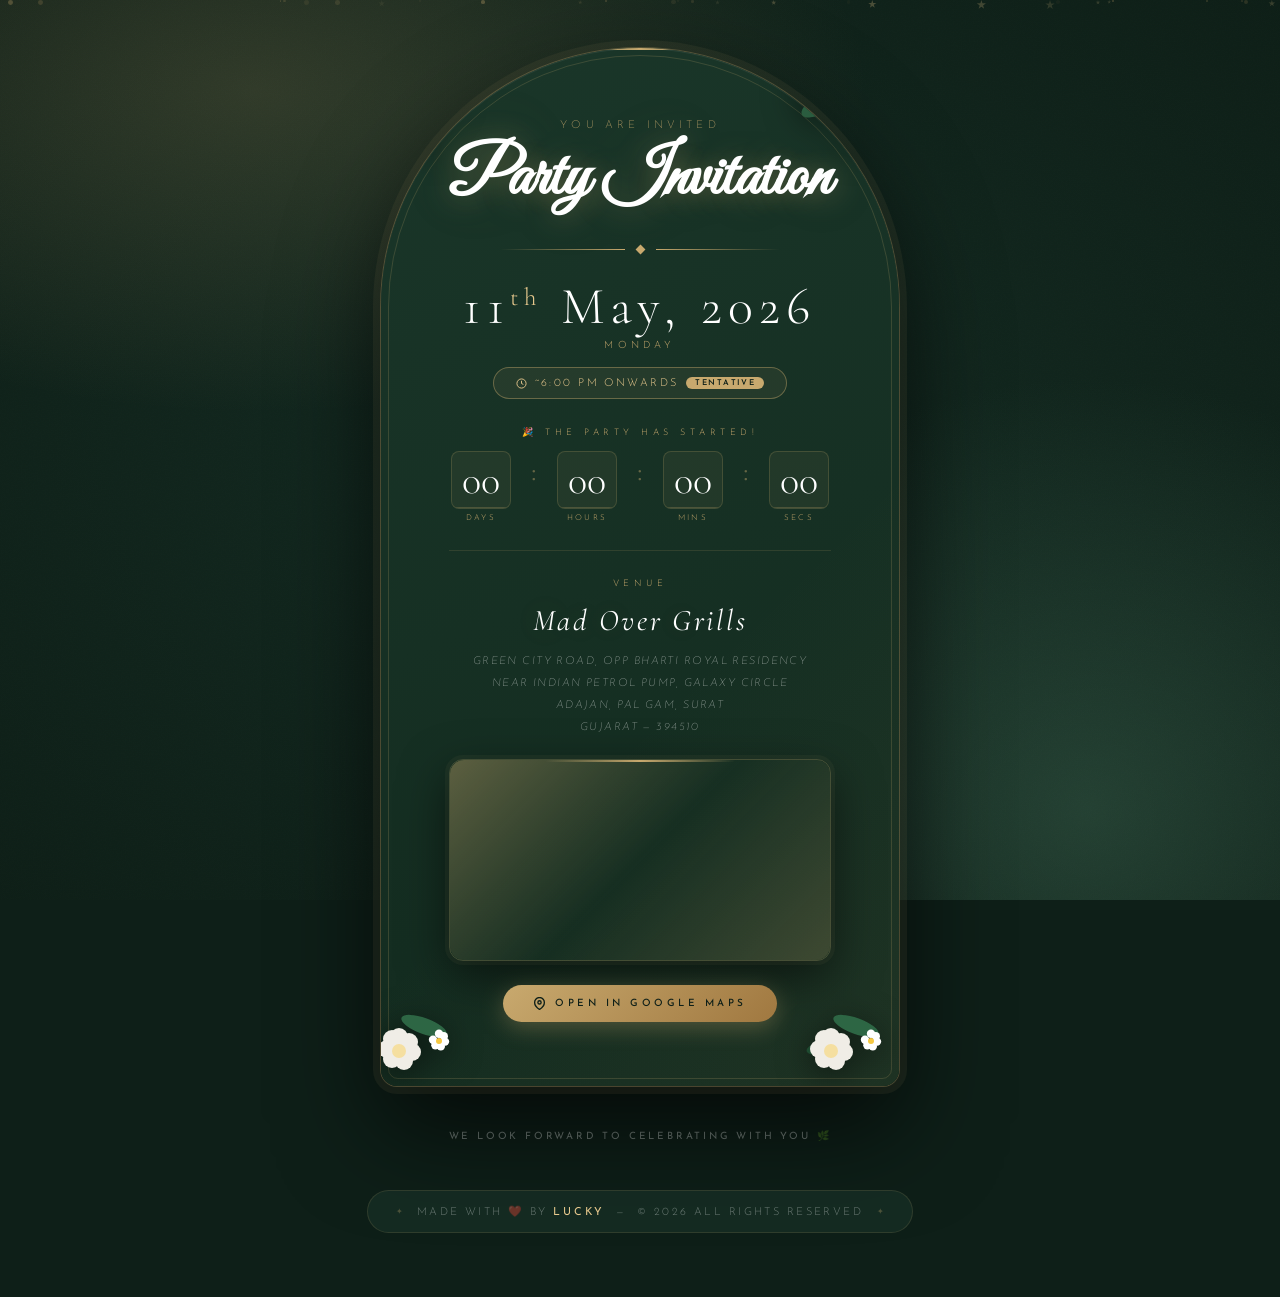
==== inferno26-party/index.html @ 29bb64f9 "Add files via upload" ====
﻿<!--
  ╔══════════════════════════════════════════════════════════════╗
  ║              🎉  PARTY INVITATION — SOURCE CODE  🎉         ║
  ╠══════════════════════════════════════════════════════════════╣
  ║  Coded by  : Lucky                                           ║
  ║  Version   : 2.0 (Enhanced)                                  ║
  ╠══════════════════════════════════════════════════════════════╣
  ║  PARTY CONTEXT (for devs only — not shown on page)           ║
  ║                                                              ║
  ║  🎂 This is Lucky's Birthday Party!                         ║
  ║                                                              ║
  ║                     
  ║  This party is being hosted as a celebration gift by:        ║
  ║    → Krisha   (HOD at Inferno 26) 
  ║    → Lucky    (HOD — Inferno 26)                             ║
  ║    → Dishank  (HOD at Inferno 26)                            ║
  ║    → Devansh  (HOD at Inferno 26)                            ║
  ║                                                              ║
  ║  Friends from the same HOD squad giving Lucky                ║
  ║  a birthday bash — what a crew! 🔥                          ║
  ╚══════════════════════════════════════════════════════════════╝
-->
<!DOCTYPE html>
<html lang="en">

<head>
  <!-- ====================================================
       META — Charset & Viewport
       ==================================================== -->
  <meta charset="UTF-8" />
  <meta name="viewport" content="width=device-width, initial-scale=1.0, viewport-fit=cover" />
  <meta http-equiv="X-UA-Compatible" content="IE=edge" />

  <!-- ====================================================
       SEO — Primary Meta Tags
       ==================================================== -->
  <title>Party Invitation — 11th May 2026 | Mad Over Grills, Surat</title>
  <meta name="title" content="Party Invitation — 11th May 2026 | Mad Over Grills, Surat" />
  <meta name="description"
    content="You are cordially invited to an exclusive gathering on 11th May 2026 at Mad Over Grills, Adajan, Surat. Join us for an unforgettable evening starting at ~6:00 PM." />
  <meta name="keywords" content="party invitation, 11 may 2026, Mad Over Grills, Surat, Adajan, celebration, event" />
  <meta name="author" content="Lucky" />
  <meta name="robots" content="index, follow" />
  <meta name="theme-color" content="#0e1f18" />

  <!-- ====================================================
       SEO — Open Graph / Facebook
       ==================================================== -->
  <meta property="og:type" content="website" />
  <meta property="og:title" content="You're Invited! Party — 11th May 2026" />
  <meta property="og:description"
    content="Join us for an unforgettable evening at Mad Over Grills, Adajan, Surat on 11th May 2026 at ~6:00 PM." />
  <meta property="og:image" content="https://og-image.vercel.app/Party%20Invitation.png" />
  <meta property="og:url" content="https://invite.luckyverse.tech/inferno26-party/" />
  <meta property="og:locale" content="en_IN" />

  <!-- ====================================================
       SEO — Twitter Card
       ==================================================== -->
  <meta name="twitter:card" content="summary_large_image" />
  <meta name="twitter:title" content="You're Invited! Party — 11th May 2026" />
  <meta name="twitter:description" content="Join us for an unforgettable evening at Mad Over Grills, Adajan, Surat." />
  <meta name="twitter:image" content="https://og-image.vercel.app/Party%20Invitation.png" />

  <!-- ====================================================
       CANONICAL
       ==================================================== -->
  <link rel="canonical" href="https://invite.luckyverse.tech/inferno26-party/" />

  <!-- ====================================================
       ICONS & PWA
       ==================================================== -->
  <link rel="icon" type="image/svg+xml"
    href="data:image/svg+xml,%3Csvg xmlns='http://www.w3.org/2000/svg' viewBox='0 0 32 32'%3E%3Ctext y='26' font-size='28'%3E🎉%3C/text%3E%3C/svg%3E" />
  <link rel="apple-touch-icon"
    href="data:image/svg+xml,%3Csvg xmlns='http://www.w3.org/2000/svg' viewBox='0 0 32 32'%3E%3Ctext y='26' font-size='28'%3E🎉%3C/text%3E%3C/svg%3E" />
  <meta name="apple-mobile-web-app-capable" content="yes" />
  <meta name="apple-mobile-web-app-status-bar-style" content="black-translucent" />
  <meta name="apple-mobile-web-app-title" content="Party Invite" />

  <!-- ====================================================
       STRUCTURED DATA (JSON-LD)
       ==================================================== -->
  <script type="application/ld+json">
  {
    "@context": "https://schema.org",
    "@type": "SocialEvent",
    "name": "Party Invitation — 11th May 2026",
    "description": "An exclusive gathering at Mad Over Grills, Adajan, Surat.",
    "startDate": "2026-05-11T18:00:00+05:30",
    "location": {
      "@type": "Place",
      "name": "Mad Over Grills",
      "address": {
        "@type": "PostalAddress",
        "streetAddress": "Green City Road, Opp Bharti Royal Residency, Near Indian Petrol Pump, Galaxy Circle",
        "addressLocality": "Adajan",
        "addressRegion": "Gujarat",
        "postalCode": "394510",
        "addressCountry": "IN"
      }
    },
    "organizer": {
      "@type": "Person",
      "name": "Lucky"
    }
  }
  </script>

  <!-- ====================================================
       FONTS
       ==================================================== -->
  <link rel="preconnect" href="https://fonts.googleapis.com" />
  <link rel="preconnect" href="https://fonts.gstatic.com" crossorigin />
  <link
    href="https://fonts.googleapis.com/css2?family=Cormorant+Garamond:ital,wght@0,300;0,400;0,600;1,300;1,400&family=Great+Vibes&family=Josefin+Sans:wght@100;200;300;400;500&display=swap"
    rel="stylesheet" />

  <!-- ====================================================
       STYLESHEET
       ==================================================== -->
  <link rel="stylesheet" href="style.css" />
</head>

<body>

  <!-- Confetti canvas (rendered by JS) -->
  <canvas id="confetti-canvas" aria-hidden="true"></canvas>

  <!-- Floating particles -->
  <div class="particles" id="particles" aria-hidden="true"></div>

  <!-- ======================================================
     MAIN CARD
     ====================================================== -->
  <main id="main-content">
    <div class="card" role="article" aria-label="Party Invitation">

      <div class="arch-frame">
        <div class="shimmer" aria-hidden="true"></div>

        <!-- Floral — Top Left -->
        <div class="floral floral-tl" aria-hidden="true">
          <svg width="130" height="130" viewBox="0 0 130 130" fill="none" xmlns="http://www.w3.org/2000/svg" role="img"
            aria-label="Decorative floral element">
            <ellipse cx="30" cy="70" rx="22" ry="9" fill="#2a5c3f" transform="rotate(-30 30 70)" />
            <ellipse cx="60" cy="100" rx="20" ry="8" fill="#1e4a30" transform="rotate(20 60 100)" />
            <ellipse cx="15" cy="45" rx="18" ry="7" fill="#2d6644" transform="rotate(-50 15 45)" />
            <ellipse cx="80" cy="60" rx="16" ry="6" fill="#245238" transform="rotate(10 80 60)" />
            <g transform="translate(50,45)">
              <circle cx="0" cy="-14" r="9" fill="#f0ede6" />
              <circle cx="10" cy="-9" r="9" fill="#f0ede6" />
              <circle cx="13" cy="1" r="9" fill="#f0ede6" />
              <circle cx="5" cy="10" r="9" fill="#f0ede6" />
              <circle cx="-7" cy="8" r="9" fill="#f0ede6" />
              <circle cx="-12" cy="-2" r="9" fill="#f0ede6" />
              <circle cx="-7" cy="-12" r="9" fill="#f0ede6" />
              <circle cx="0" cy="0" r="7" fill="#f5dfa0" />
            </g>
            <g transform="translate(22,55) scale(.7)">
              <circle cx="0" cy="-14" r="9" fill="#e8e5de" />
              <circle cx="10" cy="-9" r="9" fill="#e8e5de" />
              <circle cx="13" cy="1" r="9" fill="#e8e5de" />
              <circle cx="5" cy="10" r="9" fill="#e8e5de" />
              <circle cx="-7" cy="8" r="9" fill="#e8e5de" />
              <circle cx="-12" cy="-2" r="9" fill="#e8e5de" />
              <circle cx="-7" cy="-12" r="9" fill="#e8e5de" />
              <circle cx="0" cy="0" r="7" fill="#e8c97a" />
            </g>
            <g transform="translate(78,38) scale(.55)">
              <circle cx="0" cy="-14" r="9" fill="#e8853a" />
              <circle cx="10" cy="-9" r="9" fill="#e8853a" />
              <circle cx="13" cy="1" r="9" fill="#e8853a" />
              <circle cx="5" cy="10" r="9" fill="#d4702a" />
              <circle cx="-7" cy="8" r="9" fill="#d4702a" />
              <circle cx="-12" cy="-2" r="9" fill="#e8853a" />
              <circle cx="-7" cy="-12" r="9" fill="#e8853a" />
              <circle cx="0" cy="0" r="7" fill="#f5dfa0" />
            </g>
            <g transform="translate(35,88) scale(.4)">
              <circle cx="0" cy="-12" r="7" fill="#fff" />
              <circle cx="8" cy="-8" r="7" fill="#fff" />
              <circle cx="10" cy="1" r="7" fill="#fff" />
              <circle cx="3" cy="9" r="7" fill="#fff" />
              <circle cx="-6" cy="7" r="7" fill="#fff" />
              <circle cx="-10" cy="-2" r="7" fill="#fff" />
              <circle cx="0" cy="0" r="5" fill="#f5c842" />
            </g>
          </svg>
        </div>

        <!-- Floral — Top Right -->
        <div class="floral floral-tr" aria-hidden="true">
          <svg width="130" height="130" viewBox="0 0 130 130" fill="none" xmlns="http://www.w3.org/2000/svg" role="img"
            aria-label="Decorative floral element">
            <ellipse cx="30" cy="70" rx="22" ry="9" fill="#2a5c3f" transform="rotate(-30 30 70)" />
            <ellipse cx="60" cy="100" rx="20" ry="8" fill="#1e4a30" transform="rotate(20 60 100)" />
            <ellipse cx="15" cy="45" rx="18" ry="7" fill="#2d6644" transform="rotate(-50 15 45)" />
            <ellipse cx="80" cy="60" rx="16" ry="6" fill="#245238" transform="rotate(10 80 60)" />
            <g transform="translate(50,45)">
              <circle cx="0" cy="-14" r="9" fill="#f0ede6" />
              <circle cx="10" cy="-9" r="9" fill="#f0ede6" />
              <circle cx="13" cy="1" r="9" fill="#f0ede6" />
              <circle cx="5" cy="10" r="9" fill="#f0ede6" />
              <circle cx="-7" cy="8" r="9" fill="#f0ede6" />
              <circle cx="-12" cy="-2" r="9" fill="#f0ede6" />
              <circle cx="-7" cy="-12" r="9" fill="#f0ede6" />
              <circle cx="0" cy="0" r="7" fill="#f5dfa0" />
            </g>
            <g transform="translate(22,55) scale(.7)">
              <circle cx="0" cy="-14" r="9" fill="#e8e5de" />
              <circle cx="10" cy="-9" r="9" fill="#e8e5de" />
              <circle cx="13" cy="1" r="9" fill="#e8e5de" />
              <circle cx="5" cy="10" r="9" fill="#e8e5de" />
              <circle cx="-7" cy="8" r="9" fill="#e8e5de" />
              <circle cx="-12" cy="-2" r="9" fill="#e8e5de" />
              <circle cx="-7" cy="-12" r="9" fill="#e8e5de" />
              <circle cx="0" cy="0" r="7" fill="#e8c97a" />
            </g>
            <g transform="translate(78,38) scale(.55)">
              <circle cx="0" cy="-14" r="9" fill="#e8853a" />
              <circle cx="10" cy="-9" r="9" fill="#e8853a" />
              <circle cx="13" cy="1" r="9" fill="#e8853a" />
              <circle cx="5" cy="10" r="9" fill="#d4702a" />
              <circle cx="-7" cy="8" r="9" fill="#d4702a" />
              <circle cx="-12" cy="-2" r="9" fill="#e8853a" />
              <circle cx="-7" cy="-12" r="9" fill="#e8853a" />
              <circle cx="0" cy="0" r="7" fill="#f5dfa0" />
            </g>
          </svg>
        </div>

        <!-- Floral — Bottom Left -->
        <div class="floral floral-bl" aria-hidden="true">
          <svg width="110" height="100" viewBox="0 0 110 100" fill="none" xmlns="http://www.w3.org/2000/svg" role="img"
            aria-label="Decorative floral element">
            <ellipse cx="55" cy="30" rx="24" ry="8" fill="#2d6644" transform="rotate(20 55 30)" />
            <ellipse cx="25" cy="50" rx="20" ry="7" fill="#1e4a30" transform="rotate(-15 25 50)" />
            <g transform="translate(30,55)">
              <circle cx="0" cy="-14" r="9" fill="#f0ede6" />
              <circle cx="10" cy="-9" r="9" fill="#f0ede6" />
              <circle cx="13" cy="1" r="9" fill="#f0ede6" />
              <circle cx="5" cy="10" r="9" fill="#f0ede6" />
              <circle cx="-7" cy="8" r="9" fill="#f0ede6" />
              <circle cx="-12" cy="-2" r="9" fill="#f0ede6" />
              <circle cx="-7" cy="-12" r="9" fill="#f0ede6" />
              <circle cx="0" cy="0" r="7" fill="#f5dfa0" />
            </g>
            <g transform="translate(70,45) scale(.6)">
              <circle cx="0" cy="-12" r="7" fill="#fff" />
              <circle cx="8" cy="-8" r="7" fill="#fff" />
              <circle cx="10" cy="1" r="7" fill="#fff" />
              <circle cx="3" cy="9" r="7" fill="#fff" />
              <circle cx="-6" cy="7" r="7" fill="#fff" />
              <circle cx="-10" cy="-2" r="7" fill="#fff" />
              <circle cx="0" cy="0" r="5" fill="#f5c842" />
            </g>
          </svg>
        </div>

        <!-- Floral — Bottom Right -->
        <div class="floral floral-br" aria-hidden="true">
          <svg width="110" height="100" viewBox="0 0 110 100" fill="none" xmlns="http://www.w3.org/2000/svg" role="img"
            aria-label="Decorative floral element">
            <ellipse cx="55" cy="30" rx="24" ry="8" fill="#2d6644" transform="rotate(20 55 30)" />
            <ellipse cx="25" cy="50" rx="20" ry="7" fill="#1e4a30" transform="rotate(-15 25 50)" />
            <g transform="translate(30,55)">
              <circle cx="0" cy="-14" r="9" fill="#f0ede6" />
              <circle cx="10" cy="-9" r="9" fill="#f0ede6" />
              <circle cx="13" cy="1" r="9" fill="#f0ede6" />
              <circle cx="5" cy="10" r="9" fill="#f0ede6" />
              <circle cx="-7" cy="8" r="9" fill="#f0ede6" />
              <circle cx="-12" cy="-2" r="9" fill="#f0ede6" />
              <circle cx="-7" cy="-12" r="9" fill="#f0ede6" />
              <circle cx="0" cy="0" r="7" fill="#f5dfa0" />
            </g>
            <g transform="translate(70,45) scale(.6)">
              <circle cx="0" cy="-12" r="7" fill="#fff" />
              <circle cx="8" cy="-8" r="7" fill="#fff" />
              <circle cx="10" cy="1" r="7" fill="#fff" />
              <circle cx="3" cy="9" r="7" fill="#fff" />
              <circle cx="-6" cy="7" r="7" fill="#fff" />
              <circle cx="-10" cy="-2" r="7" fill="#fff" />
              <circle cx="0" cy="0" r="5" fill="#f5c842" />
            </g>
          </svg>
        </div>

        <!-- ====================================================
           CARD CONTENT
           ==================================================== -->
        <div class="card-content">

          <!-- Eyebrow -->
          <p class="eyebrow" id="invitation-eyebrow">You are invited</p>

          <!-- Main title -->
          <h1 class="script-title" id="invitation-title">Party Invitation</h1>

          <!-- Divider -->
          <div class="divider" aria-hidden="true">
            <div class="divider-line"></div>
            <div class="divider-diamond"></div>
            <div class="divider-line"></div>
          </div>

          <!-- Date & Time -->
          <div class="date-block" id="date-block">
            <div class="date-main" aria-label="11th May 2026">
              11<sup>th</sup> May, 2026
            </div>
            <div class="date-sub" aria-label="Monday">Monday</div>
            <div class="time-pill" aria-label="Approximately 6 PM onwards, tentative">
              <svg style="width:11px;height:11px;flex-shrink:0;" viewBox="0 0 24 24" fill="none" stroke="currentColor"
                stroke-width="2" aria-hidden="true">
                <circle cx="12" cy="12" r="10" />
                <polyline points="12 6 12 12 16 14" />
              </svg>
              ~6:00 PM Onwards
              <span class="tentative-badge">Tentative</span>
            </div>
          </div>

          <!-- Countdown Timer -->
          <div class="countdown-wrap reveal" role="timer" aria-live="polite" aria-label="Countdown to the event">
            <p class="countdown-label">Counting down to the celebration</p>
            <div class="countdown">
              <div class="cd-unit">
                <div class="cd-number" id="cd-d" aria-label="Days">00</div>
                <div class="cd-lbl">Days</div>
              </div>
              <div class="cd-sep" aria-hidden="true">:</div>
              <div class="cd-unit">
                <div class="cd-number" id="cd-h" aria-label="Hours">00</div>
                <div class="cd-lbl">Hours</div>
              </div>
              <div class="cd-sep" aria-hidden="true">:</div>
              <div class="cd-unit">
                <div class="cd-number" id="cd-m" aria-label="Minutes">00</div>
                <div class="cd-lbl">Mins</div>
              </div>
              <div class="cd-sep" aria-hidden="true">:</div>
              <div class="cd-unit">
                <div class="cd-number" id="cd-s" aria-label="Seconds">00</div>
                <div class="cd-lbl">Secs</div>
              </div>
            </div>
          </div>

          <!-- Venue -->
          <div class="venue-block reveal">
            <p class="venue-label">Venue</p>
            <p class="venue-name" id="venue-name">Mad Over Grills</p>
            <address class="venue-address" aria-label="Venue address">
              Green City Road, Opp Bharti Royal Residency<br />
              Near Indian Petrol Pump, Galaxy Circle<br />
              Adajan, Pal Gam, Surat<br />
              Gujarat &mdash; 394510
            </address>

            <!-- Embedded Map -->
            <div class="map-embed-wrap" aria-label="Map showing venue location">
              <div class="map-embed-glow" aria-hidden="true"></div>
              <iframe id="venue-map" class="map-embed"
                src="https://www.google.com/maps?q=Mad+Over+Grills+Green+City+Road+Adajan+Surat+Gujarat+394510&output=embed&z=16"
                title="Mad Over Grills location on Google Maps" loading="lazy" allowfullscreen
                referrerpolicy="no-referrer-when-downgrade"
                aria-label="Interactive map of Mad Over Grills, Adajan, Surat"></iframe>
            </div>

            <a id="map-link" class="map-btn" href="https://maps.app.goo.gl/KMwwz717xj8xp6GN6" target="_blank"
              rel="noopener noreferrer" aria-label="Open Mad Over Grills location in Google Maps">
              <svg viewBox="0 0 24 24" fill="none" stroke="currentColor" stroke-width="2.5" aria-hidden="true">
                <path d="M21 10c0 7-9 13-9 13s-9-6-9-13a9 9 0 0118 0z" />
                <circle cx="12" cy="10" r="3" />
              </svg>
              Open in Google Maps
            </a>
          </div>

        </div><!-- /.card-content -->
      </div><!-- /.arch-frame -->

      <p class="footer-note" aria-label="Closing note">We look forward to celebrating with you 🌿</p>

    </div><!-- /.card -->
  </main>

  <!-- ====================================================
       FOOTER
       ==================================================== -->
  <footer class="site-footer" role="contentinfo">
    <div class="site-footer__inner">
      <span class="site-footer__divider" aria-hidden="true">✦</span>
      <p class="site-footer__text">
        Made with <span class="site-footer__heart" aria-label="love">❤️</span> by
        <strong class="site-footer__name">Lucky</strong>
        &nbsp;&mdash;&nbsp; &copy; 2026 All Rights Reserved
      </p>
      <span class="site-footer__divider" aria-hidden="true">✦</span>
    </div>
  </footer>

  <!-- Skip link (accessibility) -->
  <a href="#main-content" class="sr-only"
    style="position:absolute;left:-9999px;top:auto;width:1px;height:1px;overflow:hidden;">
    Skip to main content
  </a>

  <!-- ====================================================
     JAVASCRIPT (deferred for performance)
     ==================================================== -->
  <script src="script.js" defer></script>

  <!-- Built with ❤️ by Lucky | © 2026 -->

</body>

</html>
---- inferno26-party/style.css ----
/* ====================================================
   PARTY INVITATION — Enhanced Stylesheet
   ====================================================

   Coded by  : Lucky
   Version   : 2.0 (Enhanced)

   ---- PARTY CONTEXT ----
   🎂 This is Lucky's Birthday Party!


   This party is gifted & hosted by:
     → Krisha   (HOD — Inferno 26)
     → Lucky    (HOD — Inferno 26)
     → Dishank  (HOD — Inferno 26)
     → Devansh  (HOD — Inferno 26)

   HOD squad showing love for Lucky's birthday! 🔥
   ==================================================== */

/* ---------- Reset & Base ---------- */
*,
*::before,
*::after {
  box-sizing: border-box;
  margin: 0;
  padding: 0;
}

:root {
  --forest: #1e3a2f;
  --deep: #0e1f18;
  --deep-alt: #0c1a13;
  --sage: #3d6651;
  --gold: #c8a96e;
  --gold-light: #e8c98e;
  --gold-dim: rgba(200, 169, 110, .45);
  --white: #ffffff;
  --text-muted: rgba(255, 255, 255, .55);
  --card-bg: #1a3629;
  --radius-arch: 260px 260px 16px 16px;

  /* timing */
  --ease-out-expo: cubic-bezier(.16, 1, .3, 1);
}

html {
  scroll-behavior: smooth;
}

html,
body {
  min-height: 100%;
  font-family: 'Josefin Sans', sans-serif;
  background: var(--deep);
  overflow-x: hidden;
  color: var(--white);
}

/* ---------- Full-page Gradient Background ---------- */
body {
  display: flex;
  flex-direction: column;
  align-items: center;
  justify-content: center;
  padding: 48px 16px 64px;
  position: relative;
}

body::before {
  content: '';
  position: fixed;
  inset: 0;
  z-index: 0;
  background:
    radial-gradient(ellipse 80% 60% at 20% 10%, rgba(200, 169, 110, .18) 0%, transparent 60%),
    radial-gradient(ellipse 60% 80% at 85% 90%, rgba(61, 102, 81, .45) 0%, transparent 60%),
    radial-gradient(ellipse 100% 100% at 50% 50%, #142b22 0%, var(--deep-alt) 100%);
  animation: bgPulse 10s ease-in-out infinite alternate;
}

@keyframes bgPulse {
  0% {
    opacity: 1;
  }

  100% {
    opacity: .72;
  }
}

/* Subtle noise texture overlay */
body::after {
  content: '';
  position: fixed;
  inset: 0;
  pointer-events: none;
  z-index: 0;
  opacity: .35;
  background-image: url("data:image/svg+xml,%3Csvg xmlns='http://www.w3.org/2000/svg' width='200' height='200'%3E%3Cfilter id='n'%3E%3CfeTurbulence type='fractalNoise' baseFrequency='.75' numOctaves='4' stitchTiles='stitch'/%3E%3C/filter%3E%3Crect width='200' height='200' filter='url(%23n)' opacity='.04'/%3E%3C/svg%3E");
}

/* ====================================================
   PARTICLES
   ==================================================== */
.particles {
  position: fixed;
  inset: 0;
  z-index: 0;
  pointer-events: none;
  overflow: hidden;
}

.particle {
  position: absolute;
  border-radius: 50%;
  background: var(--gold);
  opacity: 0;
  animation: floatUp linear infinite;
}

.particle.star-shape {
  background: transparent;
  border-radius: 0;
  clip-path: polygon(50% 0%, 61% 35%, 98% 35%, 68% 57%, 79% 91%, 50% 70%, 21% 91%, 32% 57%, 2% 35%, 39% 35%);
  background: var(--gold-light);
}

@keyframes floatUp {
  0% {
    transform: translateY(110vh) scale(0) rotate(0deg);
    opacity: 0;
  }

  10% {
    opacity: .4;
  }

  90% {
    opacity: .15;
  }

  100% {
    transform: translateY(-10vh) scale(1) rotate(360deg);
    opacity: 0;
  }
}

/* ====================================================
   CONFETTI (canvas rendered via JS)
   ==================================================== */
#confetti-canvas {
  position: fixed;
  inset: 0;
  z-index: 99;
  pointer-events: none;
}

/* ====================================================
   CARD
   ==================================================== */
.card {
  position: relative;
  z-index: 1;
  max-width: 560px;
  width: 100%;
  animation: fadeUp .9s var(--ease-out-expo) both;
}

@keyframes fadeUp {
  from {
    opacity: 0;
    transform: translateY(44px);
  }

  to {
    opacity: 1;
    transform: translateY(0);
  }
}

/* -------- Arch Frame -------- */
.arch-frame {
  position: relative;
  background: linear-gradient(160deg, var(--card-bg) 0%, #122a1e 100%);
  border-radius: var(--radius-arch);
  padding: 60px 52px 56px;
  box-shadow:
    0 0 0 1px rgba(200, 169, 110, .3),
    0 0 0 8px rgba(200, 169, 110, .07),
    0 40px 100px rgba(0, 0, 0, .7),
    inset 0 1px 0 rgba(255, 255, 255, .07);
  overflow: hidden;
  text-align: center;
  transition: transform .4s var(--ease-out-expo), box-shadow .4s;
}

.arch-frame:hover {
  transform: translateY(-4px);
  box-shadow:
    0 0 0 1px rgba(200, 169, 110, .45),
    0 0 0 10px rgba(200, 169, 110, .09),
    0 60px 120px rgba(0, 0, 0, .75),
    inset 0 1px 0 rgba(255, 255, 255, .1);
}

/* Inner border ring */
.arch-frame::before {
  content: '';
  position: absolute;
  inset: 7px;
  border-radius: 255px 255px 10px 10px;
  border: 1px solid rgba(200, 169, 110, .2);
  pointer-events: none;
}

/* Top gold glow line */
.arch-frame::after {
  content: '';
  position: absolute;
  top: 0;
  left: 50%;
  transform: translateX(-50%);
  width: 65%;
  height: 2px;
  background: linear-gradient(90deg, transparent, var(--gold), transparent);
  border-radius: 0 0 4px 4px;
  animation: glowPulse 3s ease-in-out infinite;
}

@keyframes glowPulse {

  0%,
  100% {
    opacity: .6;
    filter: blur(0px);
  }

  50% {
    opacity: 1;
    filter: blur(1.5px);
  }
}

/* -------- Shimmer -------- */
.shimmer {
  position: absolute;
  inset: 0;
  border-radius: inherit;
  pointer-events: none;
  z-index: 0;
  background: linear-gradient(135deg, transparent 30%, rgba(200, 169, 110, .07) 50%, transparent 70%);
  background-size: 200% 200%;
  animation: shimmerMove 5s ease-in-out infinite;
}

@keyframes shimmerMove {
  0% {
    background-position: 200% 200%;
  }

  50% {
    background-position: 0% 0%;
  }

  100% {
    background-position: 200% 200%;
  }
}

/* ====================================================
   FLORALS
   ==================================================== */
.floral {
  position: absolute;
  font-size: 0;
  line-height: 0;
  pointer-events: none;
  filter: drop-shadow(0 6px 16px rgba(0, 0, 0, .5));
  z-index: 2;
}

.floral-tl {
  top: -14px;
  left: -22px;
  animation: swayL 6s ease-in-out infinite;
}

.floral-tr {
  top: -14px;
  right: -22px;
  animation: swayR 6s ease-in-out infinite reverse;
}

.floral-bl {
  bottom: -10px;
  left: -12px;
  animation: swayL 7s ease-in-out infinite .5s;
}

.floral-br {
  bottom: -10px;
  right: -12px;
  animation: swayR 7s ease-in-out infinite reverse .5s;
}

@keyframes swayL {

  0%,
  100% {
    transform: rotate(-8deg) translateY(0);
  }

  50% {
    transform: rotate(-4deg) translateY(-6px);
  }
}

@keyframes swayR {

  0%,
  100% {
    transform: rotate(8deg) scaleX(-1) translateY(0);
  }

  50% {
    transform: rotate(4deg) scaleX(-1) translateY(-6px);
  }
}

/* ====================================================
   CARD CONTENT
   ==================================================== */
.card-content {
  position: relative;
  z-index: 1;
}

/* -------- Eyebrow -------- */
.eyebrow {
  font-weight: 200;
  font-size: 11px;
  letter-spacing: .38em;
  color: var(--gold);
  text-transform: uppercase;
  margin-bottom: 12px;
  opacity: 0;
  animation: fadeUp .7s .3s var(--ease-out-expo) forwards;
}

/* -------- Script Title -------- */
.script-title {
  font-family: 'Great Vibes', cursive;
  font-size: clamp(50px, 13vw, 68px);
  color: var(--white);
  line-height: 1.05;
  margin-bottom: 32px;
  text-shadow:
    0 2px 28px rgba(200, 169, 110, .35),
    0 0 70px rgba(200, 169, 110, .15);
  opacity: 0;
  animation: fadeUp .7s .45s var(--ease-out-expo) forwards;
}

/* -------- Divider -------- */
.divider {
  display: flex;
  align-items: center;
  gap: 12px;
  margin: 0 auto 28px;
  max-width: 280px;
  opacity: 0;
  animation: fadeUp .7s .6s var(--ease-out-expo) forwards;
}

.divider-line {
  flex: 1;
  height: 1px;
}

.divider-line:first-child {
  background: linear-gradient(90deg, transparent, var(--gold));
}

.divider-line:last-child {
  background: linear-gradient(90deg, var(--gold), transparent);
}

.divider-diamond {
  width: 7px;
  height: 7px;
  background: var(--gold);
  transform: rotate(45deg);
  flex-shrink: 0;
  animation: diamondPulse 2.5s ease-in-out infinite;
}

@keyframes diamondPulse {

  0%,
  100% {
    box-shadow: 0 0 0 0 rgba(200, 169, 110, 0);
  }

  50% {
    box-shadow: 0 0 0 6px rgba(200, 169, 110, .22);
  }
}

/* -------- Date Block -------- */
.date-block {
  margin-bottom: 28px;
  opacity: 0;
  animation: fadeUp .7s .7s var(--ease-out-expo) forwards;
}

.date-main {
  font-family: 'Cormorant Garamond', serif;
  font-size: clamp(38px, 10vw, 52px);
  font-weight: 300;
  color: var(--white);
  letter-spacing: .12em;
  line-height: 1;
}

.date-main sup {
  font-size: .48em;
  vertical-align: super;
  color: var(--gold-light);
}

.date-sub {
  font-size: 10px;
  letter-spacing: .42em;
  color: var(--gold);
  font-weight: 300;
  margin-top: 7px;
  text-transform: uppercase;
}

/* -------- Time Pill -------- */
.time-pill {
  display: inline-flex;
  align-items: center;
  gap: 8px;
  margin-top: 16px;
  padding: 9px 22px;
  border: 1px solid rgba(200, 169, 110, .42);
  border-radius: 50px;
  font-size: 11px;
  letter-spacing: .22em;
  color: var(--gold-light);
  font-weight: 300;
  text-transform: uppercase;
  background: rgba(200, 169, 110, .08);
  position: relative;
  overflow: hidden;
  animation: pillGlow 3.2s ease-in-out infinite;
}

@keyframes pillGlow {

  0%,
  100% {
    box-shadow: 0 0 0 0 rgba(200, 169, 110, 0);
  }

  50% {
    box-shadow: 0 0 18px 4px rgba(200, 169, 110, .22);
  }
}

.time-pill::after {
  content: '';
  position: absolute;
  top: 0;
  left: -100%;
  width: 55%;
  height: 100%;
  background: linear-gradient(90deg, transparent, rgba(255, 255, 255, .13), transparent);
  animation: pillShine 3.8s ease-in-out infinite 1.5s;
}

@keyframes pillShine {
  0% {
    left: -100%;
  }

  40%,
  100% {
    left: 160%;
  }
}

.tentative-badge {
  display: inline-block;
  font-size: 8px;
  letter-spacing: .18em;
  color: var(--deep);
  background: var(--gold);
  padding: 2px 9px;
  border-radius: 20px;
  font-weight: 600;
  text-transform: uppercase;
  animation: badgeBlink 2.5s ease-in-out infinite;
}

@keyframes badgeBlink {

  0%,
  100% {
    opacity: 1;
  }

  50% {
    opacity: .6;
  }
}

/* ====================================================
   COUNTDOWN
   ==================================================== */
.countdown-wrap {
  margin: 28px 0;
  opacity: 0;
  animation: fadeUp .7s .8s var(--ease-out-expo) forwards;
}

.countdown-label {
  font-size: 9px;
  letter-spacing: .5em;
  color: var(--gold);
  text-transform: uppercase;
  margin-bottom: 14px;
  font-weight: 300;
}

.countdown {
  display: flex;
  justify-content: center;
  gap: 20px;
  flex-wrap: wrap;
}

.cd-unit {
  display: flex;
  flex-direction: column;
  align-items: center;
  gap: 5px;
}

.cd-number {
  font-family: 'Cormorant Garamond', serif;
  font-size: clamp(28px, 7vw, 40px);
  font-weight: 300;
  color: var(--white);
  line-height: 1;
  min-width: 52px;
  text-align: center;
  background: rgba(200, 169, 110, .07);
  border: 1px solid rgba(200, 169, 110, .2);
  border-radius: 8px;
  padding: 8px 10px;
  position: relative;
  overflow: hidden;
  transition: background .3s, border-color .3s;
}

.cd-number::after {
  content: '';
  position: absolute;
  bottom: 0;
  left: 0;
  right: 0;
  height: 1px;
  background: rgba(200, 169, 110, .25);
}

.cd-number.flip {
  animation: flipNum .35s var(--ease-out-expo);
}

@keyframes flipNum {
  0% {
    transform: scaleY(0);
    opacity: 0;
  }

  100% {
    transform: scaleY(1);
    opacity: 1;
  }
}

.cd-sep {
  font-family: 'Cormorant Garamond', serif;
  font-size: 28px;
  color: var(--gold-dim);
  line-height: 1;
  padding-top: 6px;
  animation: sepBlink 1s step-end infinite;
}

@keyframes sepBlink {

  0%,
  100% {
    opacity: 1;
  }

  50% {
    opacity: 0;
  }
}

.cd-lbl {
  font-size: 8px;
  letter-spacing: .28em;
  color: var(--gold);
  text-transform: uppercase;
  font-weight: 300;
}

/* ====================================================
   VENUE
   ==================================================== */
.venue-block {
  margin-top: 28px;
  padding-top: 28px;
  border-top: 1px solid rgba(200, 169, 110, .15);
  opacity: 0;
  animation: fadeUp .7s .92s var(--ease-out-expo) forwards;
}

.venue-label {
  font-size: 9px;
  letter-spacing: .52em;
  color: var(--gold);
  text-transform: uppercase;
  margin-bottom: 14px;
  font-weight: 300;
}

.venue-name {
  font-family: 'Cormorant Garamond', serif;
  font-size: clamp(22px, 5.5vw, 30px);
  font-weight: 400;
  color: var(--white);
  letter-spacing: .09em;
  margin-bottom: 12px;
  font-style: italic;
  text-shadow: 0 0 35px rgba(200, 169, 110, .2);
}

.venue-address {
  font-size: 11px;
  letter-spacing: .13em;
  line-height: 2;
  color: var(--text-muted);
  font-weight: 200;
  text-transform: uppercase;
}

/* -------- Map Embed -------- */
.map-embed-wrap {
  position: relative;
  margin-top: 20px;
  border-radius: 14px;
  overflow: hidden;
  border: 1px solid rgba(200, 169, 110, .25);
  box-shadow:
    0 0 0 4px rgba(200, 169, 110, .05),
    0 16px 48px rgba(0, 0, 0, .55);
  transition: box-shadow .3s, border-color .3s;
}

.map-embed-wrap:hover {
  border-color: rgba(200, 169, 110, .45);
  box-shadow:
    0 0 0 4px rgba(200, 169, 110, .08),
    0 20px 60px rgba(0, 0, 0, .65);
}

/* Animated gold glow rim */
.map-embed-glow {
  position: absolute;
  inset: 0;
  z-index: 2;
  pointer-events: none;
  border-radius: 14px;
  border: 1px solid transparent;
  background:
    linear-gradient(rgba(200, 169, 110, 0), rgba(200, 169, 110, 0)) padding-box,
    linear-gradient(135deg, rgba(200, 169, 110, .4), transparent 50%, rgba(200, 169, 110, .2)) border-box;
  animation: mapGlow 4s ease-in-out infinite;
}

@keyframes mapGlow {
  0%,
  100% {
    opacity: .6;
  }

  50% {
    opacity: 1;
  }
}

/* Top-edge gold line (matches arch-frame style) */
.map-embed-wrap::before {
  content: '';
  position: absolute;
  top: 0;
  left: 50%;
  transform: translateX(-50%);
  width: 50%;
  height: 2px;
  background: linear-gradient(90deg, transparent, var(--gold), transparent);
  z-index: 3;
  border-radius: 0 0 4px 4px;
  animation: glowPulse 3s ease-in-out infinite;
}

.map-embed {
  display: block;
  width: 100%;
  height: 200px;
  border: none;
  filter: saturate(.6) brightness(.75) contrast(1.05);
  transition: filter .4s;
}

.map-embed-wrap:hover .map-embed {
  filter: saturate(.75) brightness(.82) contrast(1.05);
}

/* -------- Map Button -------- */
.map-btn {
  display: inline-flex;
  align-items: center;
  gap: 9px;
  margin-top: 24px;
  padding: 12px 30px;
  background: linear-gradient(135deg, var(--gold) 0%, #a07840 100%);
  color: var(--deep);
  font-family: 'Josefin Sans', sans-serif;
  font-size: 10px;
  letter-spacing: .35em;
  text-transform: uppercase;
  font-weight: 500;
  text-decoration: none;
  border-radius: 50px;
  box-shadow: 0 6px 22px rgba(200, 169, 110, .32);
  transition: transform .28s var(--ease-out-expo), box-shadow .28s;
  position: relative;
  overflow: hidden;
}

.map-btn::after {
  content: '';
  position: absolute;
  inset: 0;
  background: linear-gradient(90deg, transparent, rgba(255, 255, 255, .24), transparent);
  transform: translateX(-100%);
  transition: transform .55s;
}

.map-btn:hover::after {
  transform: translateX(100%);
}

.map-btn:hover {
  transform: translateY(-4px);
  box-shadow: 0 14px 36px rgba(200, 169, 110, .55);
}

.map-btn svg {
  width: 13px;
  height: 13px;
}

/* ====================================================
   RSVP SECTION
   ==================================================== */
.rsvp-section {
  margin-top: 28px;
  padding-top: 28px;
  border-top: 1px solid rgba(200, 169, 110, .15);
  opacity: 0;
  animation: fadeUp .7s 1.05s var(--ease-out-expo) forwards;
}

.rsvp-label {
  font-size: 9px;
  letter-spacing: .52em;
  color: var(--gold);
  text-transform: uppercase;
  margin-bottom: 16px;
  font-weight: 300;
}

.rsvp-buttons {
  display: flex;
  gap: 12px;
  justify-content: center;
  flex-wrap: wrap;
}

.rsvp-btn {
  flex: 1;
  min-width: 110px;
  max-width: 160px;
  padding: 11px 16px;
  border-radius: 50px;
  font-family: 'Josefin Sans', sans-serif;
  font-size: 10px;
  letter-spacing: .3em;
  text-transform: uppercase;
  font-weight: 400;
  cursor: pointer;
  border: none;
  transition: transform .25s var(--ease-out-expo), box-shadow .25s;
  position: relative;
  overflow: hidden;
}

.rsvp-btn::after {
  content: '';
  position: absolute;
  inset: 0;
  background: linear-gradient(90deg, transparent, rgba(255, 255, 255, .18), transparent);
  transform: translateX(-120%);
  transition: transform .5s;
}

.rsvp-btn:hover::after {
  transform: translateX(120%);
}

.rsvp-yes {
  background: linear-gradient(135deg, var(--gold) 0%, #a07840 100%);
  color: var(--deep);
  box-shadow: 0 5px 18px rgba(200, 169, 110, .3);
}

.rsvp-yes:hover {
  transform: translateY(-3px);
  box-shadow: 0 10px 30px rgba(200, 169, 110, .55);
}

.rsvp-no {
  background: transparent;
  color: var(--text-muted);
  border: 1px solid rgba(200, 169, 110, .3);
}

.rsvp-no:hover {
  transform: translateY(-3px);
  border-color: rgba(200, 169, 110, .6);
  color: var(--gold-light);
}

/* RSVP Toast */
.rsvp-toast {
  position: fixed;
  bottom: 30px;
  left: 50%;
  transform: translateX(-50%) translateY(20px);
  background: rgba(30, 58, 47, .95);
  border: 1px solid rgba(200, 169, 110, .35);
  border-radius: 50px;
  padding: 13px 28px;
  font-size: 11px;
  letter-spacing: .2em;
  color: var(--gold-light);
  text-transform: uppercase;
  z-index: 200;
  opacity: 0;
  pointer-events: none;
  backdrop-filter: blur(8px);
  transition: opacity .4s, transform .4s var(--ease-out-expo);
}

.rsvp-toast.show {
  opacity: 1;
  transform: translateX(-50%) translateY(0);
}

/* ====================================================
   FOOTER NOTE
   ==================================================== */
.footer-note {
  margin-top: 44px;
  font-size: 10px;
  letter-spacing: .28em;
  color: rgba(255, 255, 255, .28);
  text-transform: uppercase;
  text-align: center;
  animation: fadeUp .7s 1.2s var(--ease-out-expo) both;
}

/* ====================================================
   SITE FOOTER
   ==================================================== */
.site-footer {
  position: relative;
  z-index: 1;
  width: 100%;
  margin-top: 48px;
  text-align: center;
  animation: fadeUp .7s 1.35s var(--ease-out-expo) both;
}

.site-footer__inner {
  display: inline-flex;
  align-items: center;
  gap: 14px;
  padding: 14px 28px;
  border: 1px solid rgba(200, 169, 110, .15);
  border-radius: 50px;
  background: rgba(30, 58, 47, .45);
  backdrop-filter: blur(8px);
  -webkit-backdrop-filter: blur(8px);
}

.site-footer__text {
  font-family: 'Josefin Sans', sans-serif;
  font-size: 11px;
  letter-spacing: .22em;
  color: rgba(255, 255, 255, .38);
  text-transform: uppercase;
  font-weight: 300;
  white-space: nowrap;
}

.site-footer__heart {
  display: inline-block;
  animation: heartBeat 1.8s ease-in-out infinite;
  font-style: normal;
}

@keyframes heartBeat {

  0%,
  100% {
    transform: scale(1);
  }

  14% {
    transform: scale(1.2);
  }

  28% {
    transform: scale(1);
  }

  42% {
    transform: scale(1.15);
  }

  56% {
    transform: scale(1);
  }
}

.site-footer__name {
  color: var(--gold-light);
  font-weight: 400;
  letter-spacing: .25em;
}

.site-footer__divider {
  font-size: 8px;
  color: var(--gold-dim);
  opacity: .7;
}

@media (max-width: 420px) {
  .site-footer__inner {
    padding: 11px 18px;
    gap: 10px;
  }

  .site-footer__text {
    font-size: 9px;
    letter-spacing: .14em;
    white-space: normal;
    text-align: center;
  }
}

/* ====================================================
   SCROLL-TRIGGERED REVEAL
   ==================================================== */
.reveal {
  opacity: 0;
  transform: translateY(20px);
  transition: opacity .7s var(--ease-out-expo), transform .7s var(--ease-out-expo);
}

.reveal.visible {
  opacity: 1;
  transform: translateY(0);
}

/* ====================================================
   RESPONSIVE
   ==================================================== */

/* Tablet */
@media (max-width: 600px) {
  body {
    padding: 32px 12px 56px;
  }

  .arch-frame {
    padding: 50px 28px 44px;
    border-radius: 180px 180px 12px 12px;
  }

  .arch-frame::before {
    border-radius: 176px 176px 8px 8px;
  }

  .floral-tl {
    top: -10px;
    left: -14px;
  }

  .floral-tr {
    top: -10px;
    right: -14px;
  }

  .floral-bl {
    bottom: -6px;
    left: -8px;
  }

  .floral-br {
    bottom: -6px;
    right: -8px;
  }

  .countdown {
    gap: 14px;
  }

  .cd-number {
    min-width: 44px;
    padding: 6px 8px;
  }

  .cd-sep {
    font-size: 22px;
  }

  .rsvp-buttons {
    gap: 10px;
  }
}

/* Mobile */
@media (max-width: 420px) {
  .arch-frame {
    padding: 44px 18px 36px;
    border-radius: 130px 130px 10px 10px;
  }

  .arch-frame::before {
    border-radius: 126px 126px 6px 6px;
  }

  .floral-tl,
  .floral-tr {
    width: 100px;
  }

  .floral-bl,
  .floral-br {
    width: 82px;
  }

  .countdown {
    gap: 8px;
  }

  .cd-number {
    min-width: 38px;
    font-size: 24px;
  }

  .cd-sep {
    font-size: 18px;
  }

  .map-btn {
    padding: 11px 20px;
    font-size: 9px;
  }
}

/* Large screens */
@media (min-width: 900px) {
  .card {
    max-width: 600px;
  }

  .arch-frame {
    padding: 72px 68px 64px;
  }
}

/* ====================================================
   PREFER-REDUCED-MOTION
   ==================================================== */
@media (prefers-reduced-motion: reduce) {

  *,
  *::before,
  *::after {
    animation-duration: .01ms !important;
    animation-iteration-count: 1 !important;
    transition-duration: .01ms !important;
  }
}

/* ==================================================
   End of stylesheet
   Coded with ❤️  by Lucky — © 2026
   ================================================== */
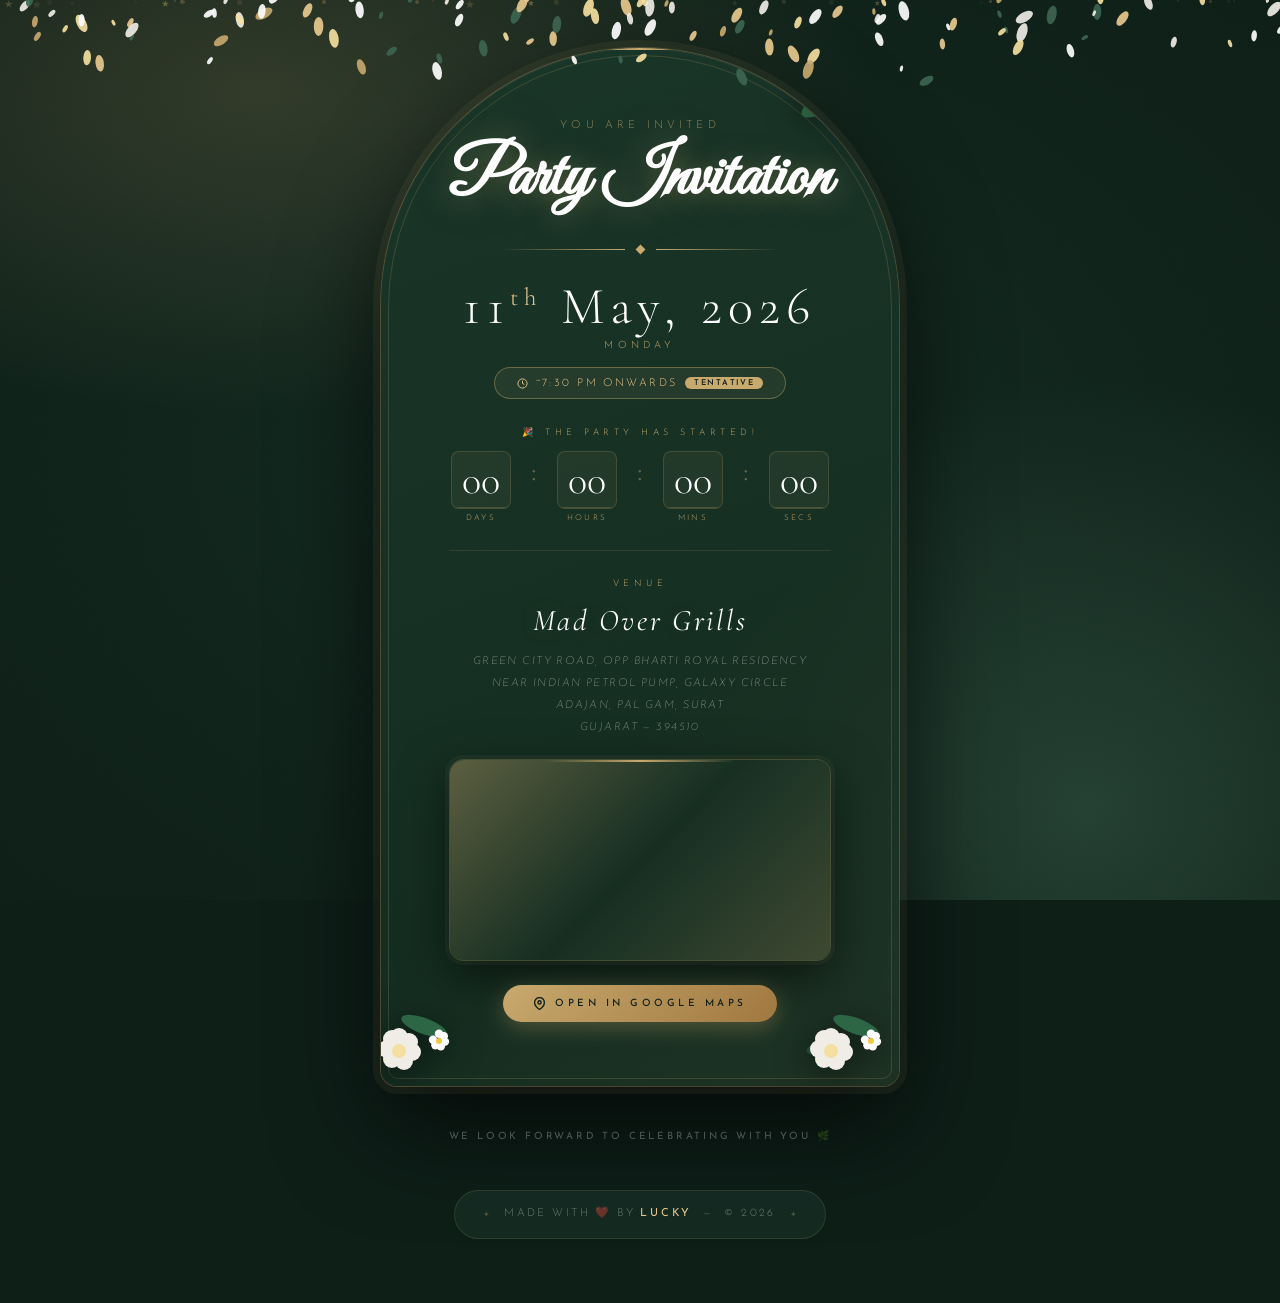
==== commit e80545d6: "Update inferno26-party: Fix mobile overlap, add twinkling stars, sparkle burst & confetti" ====
--- a/inferno26-party/index.html
+++ b/inferno26-party/index.html
@@ -316,7 +316,7 @@
                 <circle cx="12" cy="12" r="10" />
                 <polyline points="12 6 12 12 16 14" />
               </svg>
-              ~6:00 PM Onwards
+              ~7:30 PM Onwards
               <span class="tentative-badge">Tentative</span>
             </div>
           </div>
@@ -395,7 +395,7 @@
       <p class="site-footer__text">
         Made with <span class="site-footer__heart" aria-label="love">❤️</span> by
         <strong class="site-footer__name">Lucky</strong>
-        &nbsp;&mdash;&nbsp; &copy; 2026 All Rights Reserved
+        &nbsp;&mdash;&nbsp; &copy; 2026
       </p>
       <span class="site-footer__divider" aria-hidden="true">✦</span>
     </div>
@@ -416,4 +416,4 @@
 
 </body>
 
-</html>
+</html>
--- a/inferno26-party/style.css
+++ b/inferno26-party/style.css
@@ -124,6 +124,17 @@
   border-radius: 0;
   clip-path: polygon(50% 0%, 61% 35%, 98% 35%, 68% 57%, 79% 91%, 50% 70%, 21% 91%, 32% 57%, 2% 35%, 39% 35%);
   background: var(--gold-light);
+}
+
+.particle.twinkle {
+  border-radius: 50%;
+  background: var(--white);
+  animation: twinkleAnim ease-in-out infinite;
+}
+
+@keyframes twinkleAnim {
+  0%, 100% { opacity: 0; transform: scale(0.2); }
+  50%       { opacity: .7; transform: scale(1.1); }
 }
 
 @keyframes floatUp {
@@ -278,6 +289,7 @@
   pointer-events: none;
   filter: drop-shadow(0 6px 16px rgba(0, 0, 0, .5));
   z-index: 2;
+  transition: transform .3s;
 }
 
 .floral-tl {
@@ -359,7 +371,14 @@
     0 2px 28px rgba(200, 169, 110, .35),
     0 0 70px rgba(200, 169, 110, .15);
   opacity: 0;
-  animation: fadeUp .7s .45s var(--ease-out-expo) forwards;
+  animation: fadeUp .7s .45s var(--ease-out-expo) forwards, titleGlow 4s 1.2s ease-in-out infinite;
+  position: relative;
+  display: inline-block;
+}
+
+@keyframes titleGlow {
+  0%, 100% { text-shadow: 0 2px 28px rgba(200,169,110,.35), 0 0 70px rgba(200,169,110,.15); }
+  50%       { text-shadow: 0 2px 40px rgba(200,169,110,.65), 0 0 100px rgba(200,169,110,.35); }
 }
 
 /* -------- Divider -------- */
@@ -930,7 +949,9 @@
   color: rgba(255, 255, 255, .38);
   text-transform: uppercase;
   font-weight: 300;
-  white-space: nowrap;
+  white-space: normal;
+  text-align: center;
+  line-height: 1.7;
 }
 
 .site-footer__heart {
@@ -975,17 +996,30 @@
   opacity: .7;
 }
 
-@media (max-width: 420px) {
+@media (max-width: 480px) {
+  .site-footer {
+    margin-top: 32px;
+  }
+
   .site-footer__inner {
-    padding: 11px 18px;
-    gap: 10px;
+    padding: 12px 18px;
+    gap: 8px;
+    flex-wrap: wrap;
+    justify-content: center;
+    border-radius: 20px;
+    max-width: calc(100vw - 32px);
   }
 
   .site-footer__text {
-    font-size: 9px;
-    letter-spacing: .14em;
+    font-size: 9.5px;
+    letter-spacing: .12em;
     white-space: normal;
     text-align: center;
+    line-height: 1.8;
+  }
+
+  .site-footer__divider {
+    display: none;
   }
 }
 
@@ -1022,24 +1056,33 @@
     border-radius: 176px 176px 8px 8px;
   }
 
+  /* Scale florals down so they don't overlap content */
   .floral-tl {
-    top: -10px;
-    left: -14px;
+    top: -6px;
+    left: -10px;
+    transform-origin: top left;
+    transform: scale(0.78) rotate(-8deg);
   }
 
   .floral-tr {
-    top: -10px;
-    right: -14px;
+    top: -6px;
+    right: -10px;
+    transform-origin: top right;
+    transform: scale(0.78) rotate(8deg) scaleX(-1);
   }
 
   .floral-bl {
-    bottom: -6px;
-    left: -8px;
+    bottom: -4px;
+    left: -6px;
+    transform: scale(0.78);
+    transform-origin: bottom left;
   }
 
   .floral-br {
-    bottom: -6px;
-    right: -8px;
+    bottom: -4px;
+    right: -6px;
+    transform: scale(0.78);
+    transform-origin: bottom right;
   }
 
   .countdown {
@@ -1062,23 +1105,69 @@
 
 /* Mobile */
 @media (max-width: 420px) {
+  body {
+    padding: 24px 10px 48px;
+  }
+
   .arch-frame {
-    padding: 44px 18px 36px;
-    border-radius: 130px 130px 10px 10px;
+    /* Extra top padding so flower SVGs don't overlap eyebrow/title */
+    padding: 52px 16px 36px;
+    border-radius: 110px 110px 10px 10px;
   }
 
   .arch-frame::before {
-    border-radius: 126px 126px 6px 6px;
-  }
-
-  .floral-tl,
+    border-radius: 106px 106px 6px 6px;
+  }
+
+  /* Shrink top florals significantly — they're 130×130 SVG boxes */
+  .floral-tl {
+    top: -4px;
+    left: -8px;
+    width: 80px;
+    height: 80px;
+    transform: scale(0.65) rotate(-8deg);
+    transform-origin: top left;
+    /* Override sway to keep correct base rotation */
+    animation: swayL-sm 6s ease-in-out infinite;
+  }
+
   .floral-tr {
-    width: 100px;
-  }
-
-  .floral-bl,
+    top: -4px;
+    right: -8px;
+    width: 80px;
+    height: 80px;
+    transform: scale(0.65) rotate(8deg) scaleX(-1);
+    transform-origin: top right;
+    animation: swayR-sm 6s ease-in-out infinite reverse;
+  }
+
+  .floral-bl {
+    bottom: -4px;
+    left: -6px;
+    width: 68px;
+    height: 68px;
+    transform: scale(0.65);
+    transform-origin: bottom left;
+  }
+
   .floral-br {
-    width: 82px;
+    bottom: -4px;
+    right: -6px;
+    width: 68px;
+    height: 68px;
+    transform: scale(0.65);
+    transform-origin: bottom right;
+  }
+
+  /* Mobile-specific sway that respects the shrunken scale */
+  @keyframes swayL-sm {
+    0%, 100% { transform: scale(0.65) rotate(-8deg) translateY(0);   }
+    50%       { transform: scale(0.65) rotate(-4deg) translateY(-4px); }
+  }
+
+  @keyframes swayR-sm {
+    0%, 100% { transform: scale(0.65) rotate(8deg) scaleX(-1) translateY(0);   }
+    50%       { transform: scale(0.65) rotate(4deg) scaleX(-1) translateY(-4px); }
   }
 
   .countdown {
@@ -1097,6 +1186,10 @@
   .map-btn {
     padding: 11px 20px;
     font-size: 9px;
+  }
+
+  .script-title {
+    font-size: clamp(40px, 12vw, 56px);
   }
 }
 
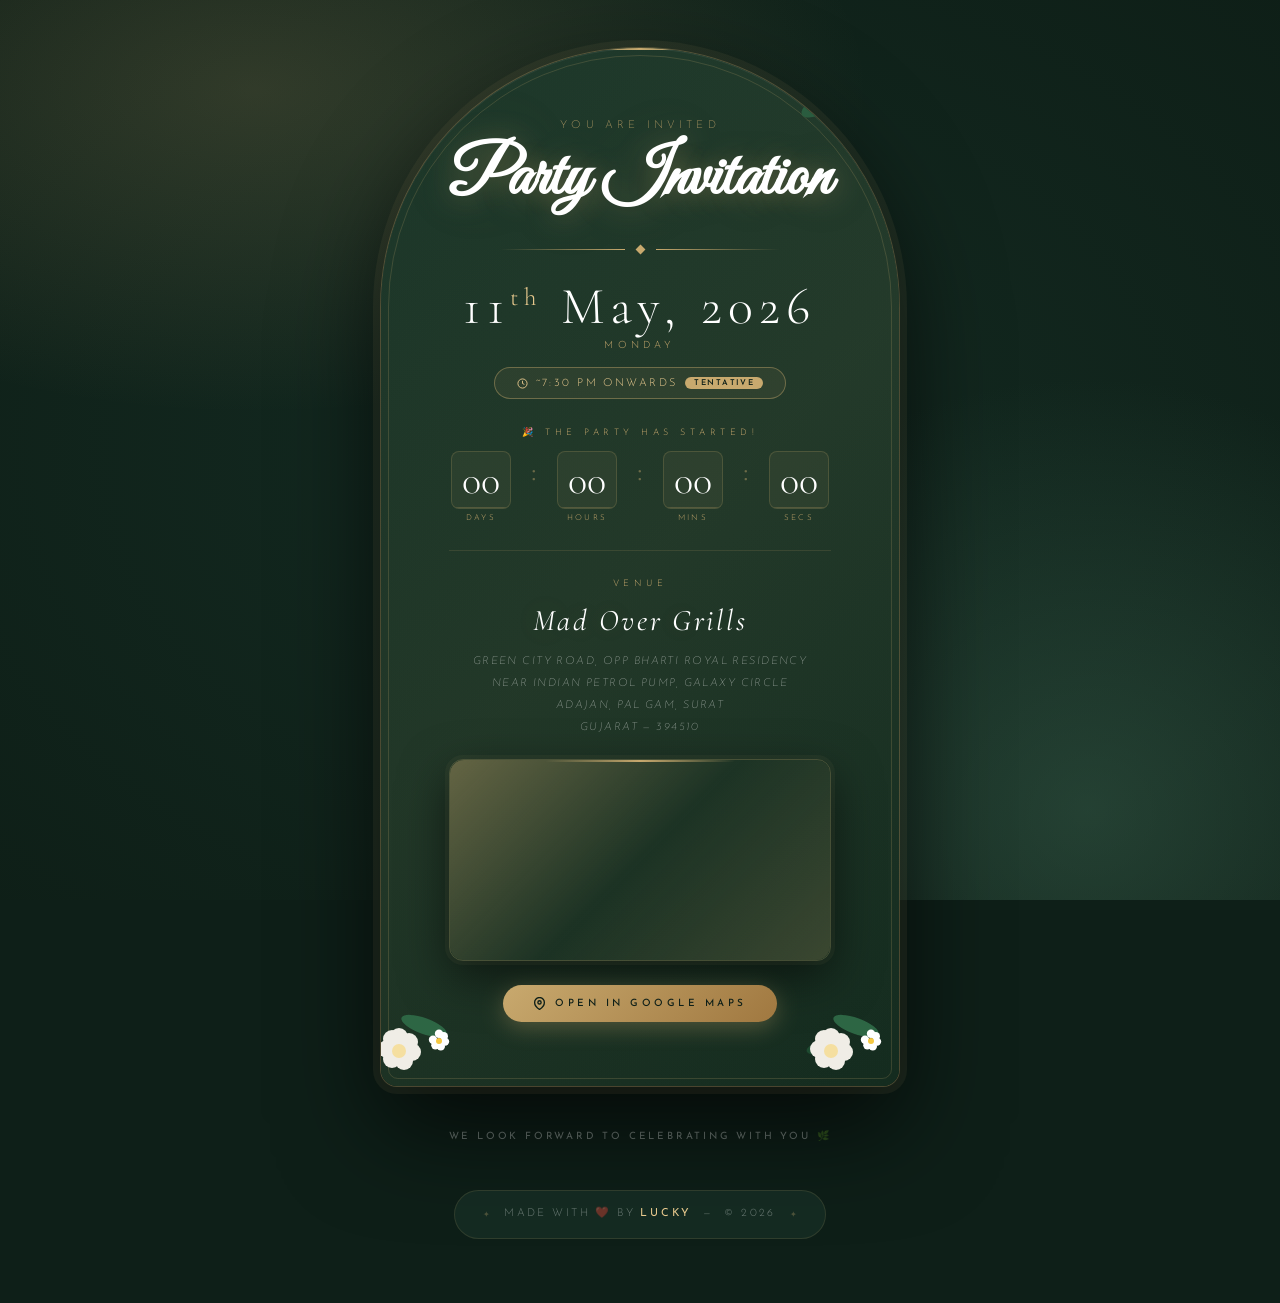
==== commit 6df74610: "Change party invitation start time to 19:30 Updated the start date of the party invitation from 18:0" ====
--- a/inferno26-party/index.html
+++ b/inferno26-party/index.html
@@ -1,4 +1,4 @@
-﻿<!--
+<!--
   ╔══════════════════════════════════════════════════════════════╗
   ║              🎉  PARTY INVITATION — SOURCE CODE  🎉         ║
   ╠══════════════════════════════════════════════════════════════╣
@@ -87,7 +87,7 @@
     "@type": "SocialEvent",
     "name": "Party Invitation — 11th May 2026",
     "description": "An exclusive gathering at Mad Over Grills, Adajan, Surat.",
-    "startDate": "2026-05-11T18:00:00+05:30",
+    "startDate": "2026-05-11T19:30:00+05:30",
     "location": {
       "@type": "Place",
       "name": "Mad Over Grills",
@@ -408,7 +408,7 @@
   </a>
 
   <!-- ====================================================
-     JAVASCRIPT (deferred for performance)
+     JAVASCRIPT
      ==================================================== -->
   <script src="script.js" defer></script>
 
@@ -416,4 +416,4 @@
 
 </body>
 
-</html>+</html>
--- a/inferno26-party/style.css
+++ b/inferno26-party/style.css
@@ -72,33 +72,13 @@
   position: fixed;
   inset: 0;
   z-index: 0;
+  will-change: opacity;
   background:
     radial-gradient(ellipse 80% 60% at 20% 10%, rgba(200, 169, 110, .18) 0%, transparent 60%),
     radial-gradient(ellipse 60% 80% at 85% 90%, rgba(61, 102, 81, .45) 0%, transparent 60%),
     radial-gradient(ellipse 100% 100% at 50% 50%, #142b22 0%, var(--deep-alt) 100%);
-  animation: bgPulse 10s ease-in-out infinite alternate;
-}
-
-@keyframes bgPulse {
-  0% {
-    opacity: 1;
-  }
-
-  100% {
-    opacity: .72;
-  }
-}
-
-/* Subtle noise texture overlay */
-body::after {
-  content: '';
-  position: fixed;
-  inset: 0;
-  pointer-events: none;
-  z-index: 0;
-  opacity: .35;
-  background-image: url("data:image/svg+xml,%3Csvg xmlns='http://www.w3.org/2000/svg' width='200' height='200'%3E%3Cfilter id='n'%3E%3CfeTurbulence type='fractalNoise' baseFrequency='.75' numOctaves='4' stitchTiles='stitch'/%3E%3C/filter%3E%3Crect width='200' height='200' filter='url(%23n)' opacity='.04'/%3E%3C/svg%3E");
-}
+}
+
 
 /* ====================================================
    PARTICLES
@@ -117,6 +97,7 @@
   background: var(--gold);
   opacity: 0;
   animation: floatUp linear infinite;
+  will-change: transform, opacity;
 }
 
 .particle.star-shape {
@@ -133,8 +114,17 @@
 }
 
 @keyframes twinkleAnim {
-  0%, 100% { opacity: 0; transform: scale(0.2); }
-  50%       { opacity: .7; transform: scale(1.1); }
+
+  0%,
+  100% {
+    opacity: 0;
+    transform: scale(0.2);
+  }
+
+  50% {
+    opacity: .7;
+    transform: scale(1.1);
+  }
 }
 
 @keyframes floatUp {
@@ -236,47 +226,18 @@
   height: 2px;
   background: linear-gradient(90deg, transparent, var(--gold), transparent);
   border-radius: 0 0 4px 4px;
-  animation: glowPulse 3s ease-in-out infinite;
-}
-
-@keyframes glowPulse {
-
-  0%,
-  100% {
-    opacity: .6;
-    filter: blur(0px);
-  }
-
-  50% {
-    opacity: 1;
-    filter: blur(1.5px);
-  }
 }
 
 /* -------- Shimmer -------- */
 .shimmer {
   position: absolute;
-  inset: 0;
-  border-radius: inherit;
+  top: -100%;
+  left: -100%;
+  right: -100%;
+  bottom: -100%;
   pointer-events: none;
   z-index: 0;
   background: linear-gradient(135deg, transparent 30%, rgba(200, 169, 110, .07) 50%, transparent 70%);
-  background-size: 200% 200%;
-  animation: shimmerMove 5s ease-in-out infinite;
-}
-
-@keyframes shimmerMove {
-  0% {
-    background-position: 200% 200%;
-  }
-
-  50% {
-    background-position: 0% 0%;
-  }
-
-  100% {
-    background-position: 200% 200%;
-  }
 }
 
 /* ====================================================
@@ -287,58 +248,32 @@
   font-size: 0;
   line-height: 0;
   pointer-events: none;
-  filter: drop-shadow(0 6px 16px rgba(0, 0, 0, .5));
   z-index: 2;
   transition: transform .3s;
+  will-change: transform;
 }
 
 .floral-tl {
   top: -14px;
   left: -22px;
-  animation: swayL 6s ease-in-out infinite;
 }
 
 .floral-tr {
   top: -14px;
   right: -22px;
-  animation: swayR 6s ease-in-out infinite reverse;
 }
 
 .floral-bl {
   bottom: -10px;
   left: -12px;
-  animation: swayL 7s ease-in-out infinite .5s;
 }
 
 .floral-br {
   bottom: -10px;
   right: -12px;
-  animation: swayR 7s ease-in-out infinite reverse .5s;
-}
-
-@keyframes swayL {
-
-  0%,
-  100% {
-    transform: rotate(-8deg) translateY(0);
-  }
-
-  50% {
-    transform: rotate(-4deg) translateY(-6px);
-  }
-}
-
-@keyframes swayR {
-
-  0%,
-  100% {
-    transform: rotate(8deg) scaleX(-1) translateY(0);
-  }
-
-  50% {
-    transform: rotate(4deg) scaleX(-1) translateY(-6px);
-  }
-}
+}
+
+
 
 /* ====================================================
    CARD CONTENT
@@ -371,14 +306,9 @@
     0 2px 28px rgba(200, 169, 110, .35),
     0 0 70px rgba(200, 169, 110, .15);
   opacity: 0;
-  animation: fadeUp .7s .45s var(--ease-out-expo) forwards, titleGlow 4s 1.2s ease-in-out infinite;
+  animation: fadeUp .7s .45s var(--ease-out-expo) forwards;
   position: relative;
   display: inline-block;
-}
-
-@keyframes titleGlow {
-  0%, 100% { text-shadow: 0 2px 28px rgba(200,169,110,.35), 0 0 70px rgba(200,169,110,.15); }
-  50%       { text-shadow: 0 2px 40px rgba(200,169,110,.65), 0 0 100px rgba(200,169,110,.35); }
 }
 
 /* -------- Divider -------- */
@@ -411,19 +341,6 @@
   background: var(--gold);
   transform: rotate(45deg);
   flex-shrink: 0;
-  animation: diamondPulse 2.5s ease-in-out infinite;
-}
-
-@keyframes diamondPulse {
-
-  0%,
-  100% {
-    box-shadow: 0 0 0 0 rgba(200, 169, 110, 0);
-  }
-
-  50% {
-    box-shadow: 0 0 0 6px rgba(200, 169, 110, .22);
-  }
 }
 
 /* -------- Date Block -------- */
@@ -474,41 +391,17 @@
   background: rgba(200, 169, 110, .08);
   position: relative;
   overflow: hidden;
-  animation: pillGlow 3.2s ease-in-out infinite;
-}
-
-@keyframes pillGlow {
-
-  0%,
-  100% {
-    box-shadow: 0 0 0 0 rgba(200, 169, 110, 0);
-  }
-
-  50% {
-    box-shadow: 0 0 18px 4px rgba(200, 169, 110, .22);
-  }
 }
 
 .time-pill::after {
   content: '';
   position: absolute;
   top: 0;
-  left: -100%;
+  left: 0;
   width: 55%;
   height: 100%;
   background: linear-gradient(90deg, transparent, rgba(255, 255, 255, .13), transparent);
-  animation: pillShine 3.8s ease-in-out infinite 1.5s;
-}
-
-@keyframes pillShine {
-  0% {
-    left: -100%;
-  }
-
-  40%,
-  100% {
-    left: 160%;
-  }
+  transform: translate3d(-200%, 0, 0);
 }
 
 .tentative-badge {
@@ -521,19 +414,6 @@
   border-radius: 20px;
   font-weight: 600;
   text-transform: uppercase;
-  animation: badgeBlink 2.5s ease-in-out infinite;
-}
-
-@keyframes badgeBlink {
-
-  0%,
-  100% {
-    opacity: 1;
-  }
-
-  50% {
-    opacity: .6;
-  }
 }
 
 /* ====================================================
@@ -617,19 +497,6 @@
   color: var(--gold-dim);
   line-height: 1;
   padding-top: 6px;
-  animation: sepBlink 1s step-end infinite;
-}
-
-@keyframes sepBlink {
-
-  0%,
-  100% {
-    opacity: 1;
-  }
-
-  50% {
-    opacity: 0;
-  }
 }
 
 .cd-lbl {
@@ -711,18 +578,6 @@
   background:
     linear-gradient(rgba(200, 169, 110, 0), rgba(200, 169, 110, 0)) padding-box,
     linear-gradient(135deg, rgba(200, 169, 110, .4), transparent 50%, rgba(200, 169, 110, .2)) border-box;
-  animation: mapGlow 4s ease-in-out infinite;
-}
-
-@keyframes mapGlow {
-  0%,
-  100% {
-    opacity: .6;
-  }
-
-  50% {
-    opacity: 1;
-  }
 }
 
 /* Top-edge gold line (matches arch-frame style) */
@@ -737,7 +592,6 @@
   background: linear-gradient(90deg, transparent, var(--gold), transparent);
   z-index: 3;
   border-radius: 0 0 4px 4px;
-  animation: glowPulse 3s ease-in-out infinite;
 }
 
 .map-embed {
@@ -1161,13 +1015,27 @@
 
   /* Mobile-specific sway that respects the shrunken scale */
   @keyframes swayL-sm {
-    0%, 100% { transform: scale(0.65) rotate(-8deg) translateY(0);   }
-    50%       { transform: scale(0.65) rotate(-4deg) translateY(-4px); }
+
+    0%,
+    100% {
+      transform: scale(0.65) rotate(-8deg) translateY(0);
+    }
+
+    50% {
+      transform: scale(0.65) rotate(-4deg) translateY(-4px);
+    }
   }
 
   @keyframes swayR-sm {
-    0%, 100% { transform: scale(0.65) rotate(8deg) scaleX(-1) translateY(0);   }
-    50%       { transform: scale(0.65) rotate(4deg) scaleX(-1) translateY(-4px); }
+
+    0%,
+    100% {
+      transform: scale(0.65) rotate(8deg) scaleX(-1) translateY(0);
+    }
+
+    50% {
+      transform: scale(0.65) rotate(4deg) scaleX(-1) translateY(-4px);
+    }
   }
 
   .countdown {
@@ -1221,4 +1089,4 @@
 /* ==================================================
    End of stylesheet
    Coded with ❤️  by Lucky — © 2026
-   ================================================== */+   ================================================== */
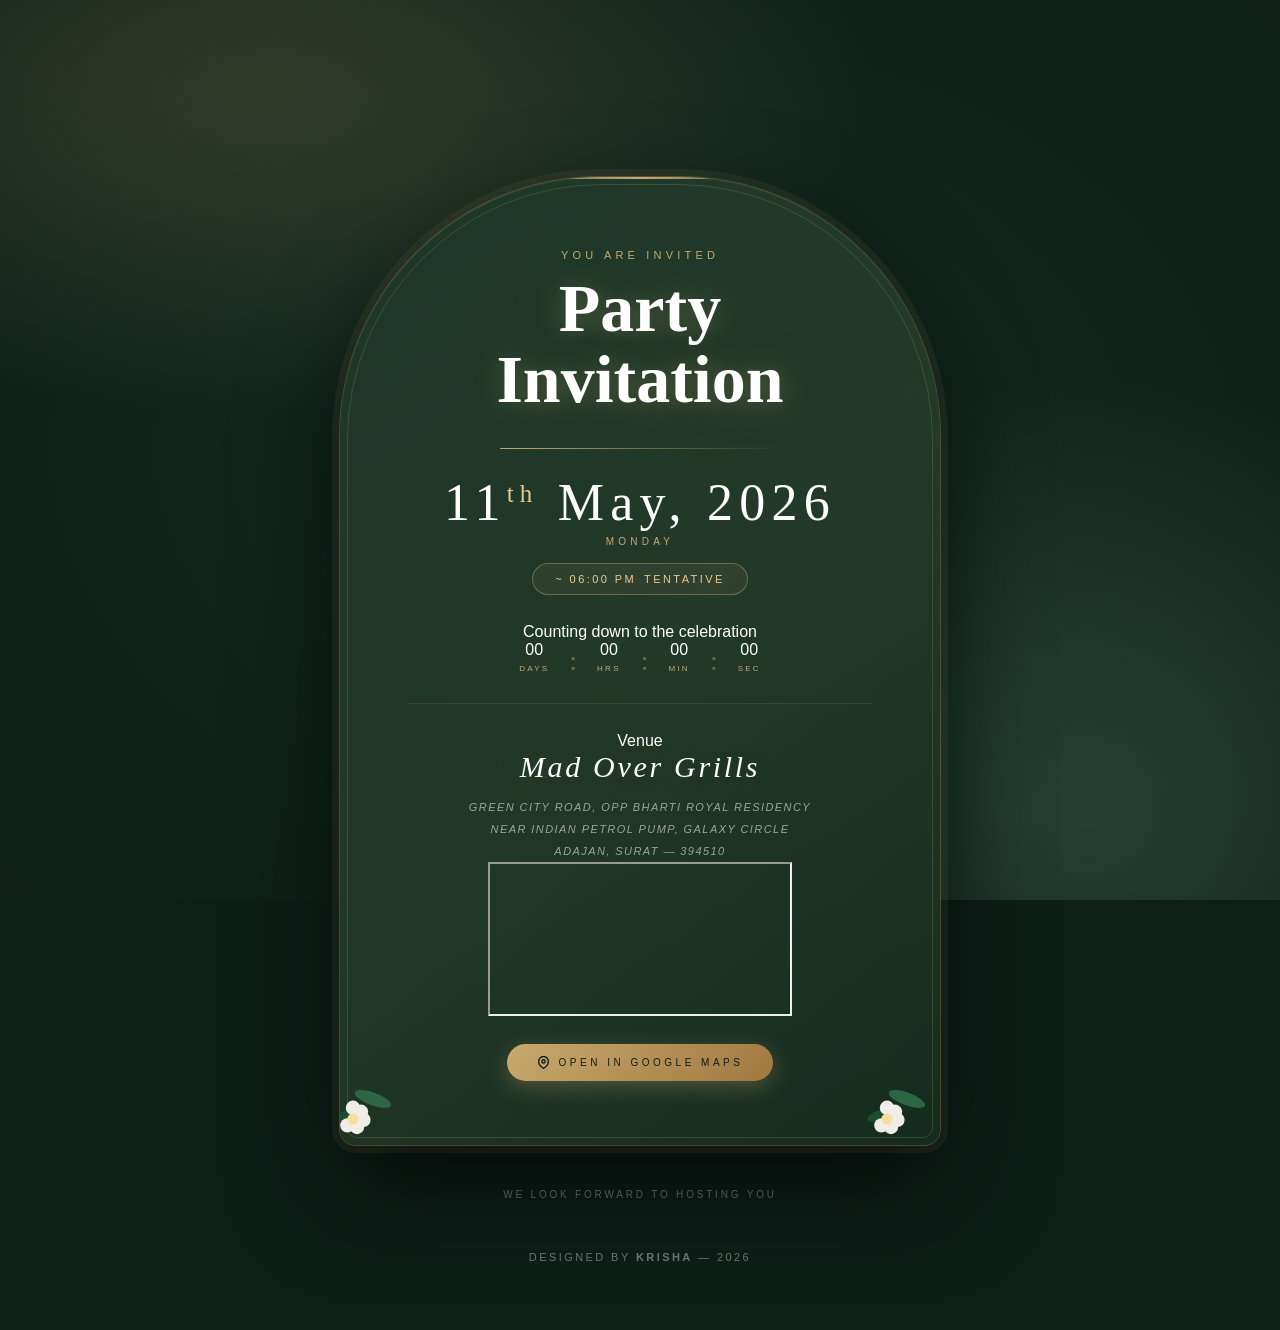
==== commit d2a3287d: "Update index.html" ====
--- a/inferno26-party/index.html
+++ b/inferno26-party/index.html
@@ -1,152 +1,82 @@
-<!--
-  ╔══════════════════════════════════════════════════════════════╗
-  ║              🎉  PARTY INVITATION — SOURCE CODE  🎉         ║
-  ╠══════════════════════════════════════════════════════════════╣
-  ║  Coded by  : Lucky                                           ║
-  ║  Version   : 2.0 (Enhanced)                                  ║
-  ╠══════════════════════════════════════════════════════════════╣
-  ║  PARTY CONTEXT (for devs only — not shown on page)           ║
-  ║                                                              ║
-  ║  🎂 This is Lucky's Birthday Party!                         ║
-  ║                                                              ║
-  ║                     
-  ║  This party is being hosted as a celebration gift by:        ║
-  ║    → Krisha   (HOD at Inferno 26) 
-  ║    → Lucky    (HOD — Inferno 26)                             ║
-  ║    → Dishank  (HOD at Inferno 26)                            ║
-  ║    → Devansh  (HOD at Inferno 26)                            ║
-  ║                                                              ║
-  ║  Friends from the same HOD squad giving Lucky                ║
-  ║  a birthday bash — what a crew! 🔥                          ║
-  ╚══════════════════════════════════════════════════════════════╝
--->
 <!DOCTYPE html>
 <html lang="en">
 
 <head>
-  <!-- ====================================================
-       META — Charset & Viewport
-       ==================================================== -->
   <meta charset="UTF-8" />
   <meta name="viewport" content="width=device-width, initial-scale=1.0, viewport-fit=cover" />
   <meta http-equiv="X-UA-Compatible" content="IE=edge" />
-
-  <!-- ====================================================
-       SEO — Primary Meta Tags
-       ==================================================== -->
+  <meta http-equiv="Content-Security-Policy"
+    content="default-src 'self'; script-src 'self' 'unsafe-inline'; style-src 'self' 'unsafe-inline' https://fonts.googleapis.com; font-src 'self' https://fonts.gstatic.com; img-src 'self' data: https:; media-src 'self'; frame-src https://www.google.com;" />
+  <meta name="referrer" content="strict-origin-when-cross-origin" />
   <title>Party Invitation — 11th May 2026 | Mad Over Grills, Surat</title>
-  <meta name="title" content="Party Invitation — 11th May 2026 | Mad Over Grills, Surat" />
   <meta name="description"
-    content="You are cordially invited to an exclusive gathering on 11th May 2026 at Mad Over Grills, Adajan, Surat. Join us for an unforgettable evening starting at ~6:00 PM." />
-  <meta name="keywords" content="party invitation, 11 may 2026, Mad Over Grills, Surat, Adajan, celebration, event" />
-  <meta name="author" content="Lucky" />
-  <meta name="robots" content="index, follow" />
+    content="You are cordially invited on 11th May 2026 at Mad Over Grills, Adajan, Surat. ~06:00 PM onwards." />
   <meta name="theme-color" content="#0e1f18" />
-
-  <!-- ====================================================
-       SEO — Open Graph / Facebook
-       ==================================================== -->
-  <meta property="og:type" content="website" />
-  <meta property="og:title" content="You're Invited! Party — 11th May 2026" />
-  <meta property="og:description"
-    content="Join us for an unforgettable evening at Mad Over Grills, Adajan, Surat on 11th May 2026 at ~6:00 PM." />
-  <meta property="og:image" content="https://og-image.vercel.app/Party%20Invitation.png" />
-  <meta property="og:url" content="https://invite.luckyverse.tech/inferno26-party/" />
-  <meta property="og:locale" content="en_IN" />
-
-  <!-- ====================================================
-       SEO — Twitter Card
-       ==================================================== -->
-  <meta name="twitter:card" content="summary_large_image" />
-  <meta name="twitter:title" content="You're Invited! Party — 11th May 2026" />
-  <meta name="twitter:description" content="Join us for an unforgettable evening at Mad Over Grills, Adajan, Surat." />
-  <meta name="twitter:image" content="https://og-image.vercel.app/Party%20Invitation.png" />
-
-  <!-- ====================================================
-       CANONICAL
-       ==================================================== -->
-  <link rel="canonical" href="https://invite.luckyverse.tech/inferno26-party/" />
-
-  <!-- ====================================================
-       ICONS & PWA
-       ==================================================== -->
+  <meta name="apple-mobile-web-app-capable" content="yes" />
+  <meta name="apple-mobile-web-app-status-bar-style" content="black-translucent" />
   <link rel="icon" type="image/svg+xml"
     href="data:image/svg+xml,%3Csvg xmlns='http://www.w3.org/2000/svg' viewBox='0 0 32 32'%3E%3Ctext y='26' font-size='28'%3E🎉%3C/text%3E%3C/svg%3E" />
-  <link rel="apple-touch-icon"
-    href="data:image/svg+xml,%3Csvg xmlns='http://www.w3.org/2000/svg' viewBox='0 0 32 32'%3E%3Ctext y='26' font-size='28'%3E🎉%3C/text%3E%3C/svg%3E" />
-  <meta name="apple-mobile-web-app-capable" content="yes" />
-  <meta name="apple-mobile-web-app-status-bar-style" content="black-translucent" />
-  <meta name="apple-mobile-web-app-title" content="Party Invite" />
-
-  <!-- ====================================================
-       STRUCTURED DATA (JSON-LD)
-       ==================================================== -->
-  <script type="application/ld+json">
-  {
-    "@context": "https://schema.org",
-    "@type": "SocialEvent",
-    "name": "Party Invitation — 11th May 2026",
-    "description": "An exclusive gathering at Mad Over Grills, Adajan, Surat.",
-    "startDate": "2026-05-11T19:30:00+05:30",
-    "location": {
-      "@type": "Place",
-      "name": "Mad Over Grills",
-      "address": {
-        "@type": "PostalAddress",
-        "streetAddress": "Green City Road, Opp Bharti Royal Residency, Near Indian Petrol Pump, Galaxy Circle",
-        "addressLocality": "Adajan",
-        "addressRegion": "Gujarat",
-        "postalCode": "394510",
-        "addressCountry": "IN"
-      }
-    },
-    "organizer": {
-      "@type": "Person",
-      "name": "Lucky"
-    }
-  }
-  </script>
-
-  <!-- ====================================================
-       FONTS
-       ==================================================== -->
   <link rel="preconnect" href="https://fonts.googleapis.com" />
   <link rel="preconnect" href="https://fonts.gstatic.com" crossorigin />
   <link
-    href="https://fonts.googleapis.com/css2?family=Cormorant+Garamond:ital,wght@0,300;0,400;0,600;1,300;1,400&family=Great+Vibes&family=Josefin+Sans:wght@100;200;300;400;500&display=swap"
+    href="https://fonts.googleapis.com/css2?family=Cormorant+Garamond:ital,wght@0,300;0,400;1,300;1,400&family=Great+Vibes&family=Josefin+Sans:wght@200;300;400;500&display=swap"
     rel="stylesheet" />
-
-  <!-- ====================================================
-       STYLESHEET
-       ==================================================== -->
   <link rel="stylesheet" href="style.css" />
 </head>
 
 <body>
 
-  <!-- Confetti canvas (rendered by JS) -->
+  <!-- ── SPLASH ─────────────────────────────── -->
+  <div id="splash" class="splash">
+    <div class="splash-border" aria-hidden="true"></div>
+    <div class="splash-body">
+      <div class="splash-icon">
+        <svg width="40" height="24" viewBox="0 0 40 24" fill="none" xmlns="http://www.w3.org/2000/svg">
+          <path d="M20 0 L22 8 L30 10 L22 12 L20 20 L18 12 L10 10 L18 8 Z" fill="#c8a96e" opacity="0.8" />
+          <path d="M8 6 L9 10 L13 11 L9 12 L8 16 L7 12 L3 11 L7 10 Z" fill="#e8c98e" opacity="0.6" />
+          <path d="M32 10 L32.5 12.5 L35 13 L32.5 13.5 L32 16 L31.5 13.5 L29 13 L31.5 12.5 Z" fill="#e8c98e"
+            opacity="0.6" />
+        </svg>
+      </div>
+      <p class="splash-eyebrow">A Special Celebration</p>
+      <h2 class="splash-heading">You're Invited</h2>
+      <div class="splash-divider"></div>
+      <p class="splash-sub">11 &bull; 05 &bull; 2026</p>
+      <div class="splash-cta">
+        <svg class="splash-cta-icon" width="12" height="12" viewBox="0 0 24 24" fill="none" stroke="currentColor"
+          stroke-width="2" stroke-linecap="round" stroke-linejoin="round">
+          <polygon points="5 3 19 12 5 21 5 3"></polygon>
+        </svg>
+        Tap to Enter
+      </div>
+    </div>
+  </div>
+  <!-- ─────────────────────────────────────── -->
+
   <canvas id="confetti-canvas" aria-hidden="true"></canvas>
-
-  <!-- Floating particles -->
   <div class="particles" id="particles" aria-hidden="true"></div>
 
-  <!-- ======================================================
-     MAIN CARD
-     ====================================================== -->
+  <!-- Music -->
+  <audio id="bg-music" loop preload="auto">
+    <source src="party-music.mp3" type="audio/mpeg" />
+  </audio>
+
+  <!-- Music pill -->
+  <button id="music-pill" class="music-pill" aria-label="Tap to play music">
+    PLAY AUDIO
+  </button>
+
   <main id="main-content">
     <div class="card" role="article" aria-label="Party Invitation">
-
       <div class="arch-frame">
         <div class="shimmer" aria-hidden="true"></div>
 
-        <!-- Floral — Top Left -->
+        <!-- Floral TL -->
         <div class="floral floral-tl" aria-hidden="true">
-          <svg width="130" height="130" viewBox="0 0 130 130" fill="none" xmlns="http://www.w3.org/2000/svg" role="img"
-            aria-label="Decorative floral element">
+          <svg width="120" height="120" viewBox="0 0 130 130" fill="none" xmlns="http://www.w3.org/2000/svg">
             <ellipse cx="30" cy="70" rx="22" ry="9" fill="#2a5c3f" transform="rotate(-30 30 70)" />
             <ellipse cx="60" cy="100" rx="20" ry="8" fill="#1e4a30" transform="rotate(20 60 100)" />
             <ellipse cx="15" cy="45" rx="18" ry="7" fill="#2d6644" transform="rotate(-50 15 45)" />
-            <ellipse cx="80" cy="60" rx="16" ry="6" fill="#245238" transform="rotate(10 80 60)" />
             <g transform="translate(50,45)">
               <circle cx="0" cy="-14" r="9" fill="#f0ede6" />
               <circle cx="10" cy="-9" r="9" fill="#f0ede6" />
@@ -164,39 +94,24 @@
               <circle cx="5" cy="10" r="9" fill="#e8e5de" />
               <circle cx="-7" cy="8" r="9" fill="#e8e5de" />
               <circle cx="-12" cy="-2" r="9" fill="#e8e5de" />
-              <circle cx="-7" cy="-12" r="9" fill="#e8e5de" />
               <circle cx="0" cy="0" r="7" fill="#e8c97a" />
             </g>
             <g transform="translate(78,38) scale(.55)">
               <circle cx="0" cy="-14" r="9" fill="#e8853a" />
               <circle cx="10" cy="-9" r="9" fill="#e8853a" />
-              <circle cx="13" cy="1" r="9" fill="#e8853a" />
               <circle cx="5" cy="10" r="9" fill="#d4702a" />
               <circle cx="-7" cy="8" r="9" fill="#d4702a" />
-              <circle cx="-12" cy="-2" r="9" fill="#e8853a" />
-              <circle cx="-7" cy="-12" r="9" fill="#e8853a" />
-              <circle cx="0" cy="0" r="7" fill="#f5dfa0" />
-            </g>
-            <g transform="translate(35,88) scale(.4)">
-              <circle cx="0" cy="-12" r="7" fill="#fff" />
-              <circle cx="8" cy="-8" r="7" fill="#fff" />
-              <circle cx="10" cy="1" r="7" fill="#fff" />
-              <circle cx="3" cy="9" r="7" fill="#fff" />
-              <circle cx="-6" cy="7" r="7" fill="#fff" />
-              <circle cx="-10" cy="-2" r="7" fill="#fff" />
-              <circle cx="0" cy="0" r="5" fill="#f5c842" />
-            </g>
-          </svg>
-        </div>
-
-        <!-- Floral — Top Right -->
+              <circle cx="0" cy="0" r="7" fill="#f5dfa0" />
+            </g>
+          </svg>
+        </div>
+
+        <!-- Floral TR -->
         <div class="floral floral-tr" aria-hidden="true">
-          <svg width="130" height="130" viewBox="0 0 130 130" fill="none" xmlns="http://www.w3.org/2000/svg" role="img"
-            aria-label="Decorative floral element">
+          <svg width="120" height="120" viewBox="0 0 130 130" fill="none" xmlns="http://www.w3.org/2000/svg">
             <ellipse cx="30" cy="70" rx="22" ry="9" fill="#2a5c3f" transform="rotate(-30 30 70)" />
             <ellipse cx="60" cy="100" rx="20" ry="8" fill="#1e4a30" transform="rotate(20 60 100)" />
             <ellipse cx="15" cy="45" rx="18" ry="7" fill="#2d6644" transform="rotate(-50 15 45)" />
-            <ellipse cx="80" cy="60" rx="16" ry="6" fill="#245238" transform="rotate(10 80 60)" />
             <g transform="translate(50,45)">
               <circle cx="0" cy="-14" r="9" fill="#f0ede6" />
               <circle cx="10" cy="-9" r="9" fill="#f0ede6" />
@@ -212,28 +127,14 @@
               <circle cx="10" cy="-9" r="9" fill="#e8e5de" />
               <circle cx="13" cy="1" r="9" fill="#e8e5de" />
               <circle cx="5" cy="10" r="9" fill="#e8e5de" />
-              <circle cx="-7" cy="8" r="9" fill="#e8e5de" />
-              <circle cx="-12" cy="-2" r="9" fill="#e8e5de" />
-              <circle cx="-7" cy="-12" r="9" fill="#e8e5de" />
               <circle cx="0" cy="0" r="7" fill="#e8c97a" />
             </g>
-            <g transform="translate(78,38) scale(.55)">
-              <circle cx="0" cy="-14" r="9" fill="#e8853a" />
-              <circle cx="10" cy="-9" r="9" fill="#e8853a" />
-              <circle cx="13" cy="1" r="9" fill="#e8853a" />
-              <circle cx="5" cy="10" r="9" fill="#d4702a" />
-              <circle cx="-7" cy="8" r="9" fill="#d4702a" />
-              <circle cx="-12" cy="-2" r="9" fill="#e8853a" />
-              <circle cx="-7" cy="-12" r="9" fill="#e8853a" />
-              <circle cx="0" cy="0" r="7" fill="#f5dfa0" />
-            </g>
-          </svg>
-        </div>
-
-        <!-- Floral — Bottom Left -->
+          </svg>
+        </div>
+
+        <!-- Floral BL -->
         <div class="floral floral-bl" aria-hidden="true">
-          <svg width="110" height="100" viewBox="0 0 110 100" fill="none" xmlns="http://www.w3.org/2000/svg" role="img"
-            aria-label="Decorative floral element">
+          <svg width="90" height="80" viewBox="0 0 110 100" fill="none" xmlns="http://www.w3.org/2000/svg">
             <ellipse cx="55" cy="30" rx="24" ry="8" fill="#2d6644" transform="rotate(20 55 30)" />
             <ellipse cx="25" cy="50" rx="20" ry="7" fill="#1e4a30" transform="rotate(-15 25 50)" />
             <g transform="translate(30,55)">
@@ -242,26 +143,14 @@
               <circle cx="13" cy="1" r="9" fill="#f0ede6" />
               <circle cx="5" cy="10" r="9" fill="#f0ede6" />
               <circle cx="-7" cy="8" r="9" fill="#f0ede6" />
-              <circle cx="-12" cy="-2" r="9" fill="#f0ede6" />
-              <circle cx="-7" cy="-12" r="9" fill="#f0ede6" />
-              <circle cx="0" cy="0" r="7" fill="#f5dfa0" />
-            </g>
-            <g transform="translate(70,45) scale(.6)">
-              <circle cx="0" cy="-12" r="7" fill="#fff" />
-              <circle cx="8" cy="-8" r="7" fill="#fff" />
-              <circle cx="10" cy="1" r="7" fill="#fff" />
-              <circle cx="3" cy="9" r="7" fill="#fff" />
-              <circle cx="-6" cy="7" r="7" fill="#fff" />
-              <circle cx="-10" cy="-2" r="7" fill="#fff" />
-              <circle cx="0" cy="0" r="5" fill="#f5c842" />
-            </g>
-          </svg>
-        </div>
-
-        <!-- Floral — Bottom Right -->
+              <circle cx="0" cy="0" r="7" fill="#f5dfa0" />
+            </g>
+          </svg>
+        </div>
+
+        <!-- Floral BR -->
         <div class="floral floral-br" aria-hidden="true">
-          <svg width="110" height="100" viewBox="0 0 110 100" fill="none" xmlns="http://www.w3.org/2000/svg" role="img"
-            aria-label="Decorative floral element">
+          <svg width="90" height="80" viewBox="0 0 110 100" fill="none" xmlns="http://www.w3.org/2000/svg">
             <ellipse cx="55" cy="30" rx="24" ry="8" fill="#2d6644" transform="rotate(20 55 30)" />
             <ellipse cx="25" cy="50" rx="20" ry="7" fill="#1e4a30" transform="rotate(-15 25 50)" />
             <g transform="translate(30,55)">
@@ -270,107 +159,77 @@
               <circle cx="13" cy="1" r="9" fill="#f0ede6" />
               <circle cx="5" cy="10" r="9" fill="#f0ede6" />
               <circle cx="-7" cy="8" r="9" fill="#f0ede6" />
-              <circle cx="-12" cy="-2" r="9" fill="#f0ede6" />
-              <circle cx="-7" cy="-12" r="9" fill="#f0ede6" />
-              <circle cx="0" cy="0" r="7" fill="#f5dfa0" />
-            </g>
-            <g transform="translate(70,45) scale(.6)">
-              <circle cx="0" cy="-12" r="7" fill="#fff" />
-              <circle cx="8" cy="-8" r="7" fill="#fff" />
-              <circle cx="10" cy="1" r="7" fill="#fff" />
-              <circle cx="3" cy="9" r="7" fill="#fff" />
-              <circle cx="-6" cy="7" r="7" fill="#fff" />
-              <circle cx="-10" cy="-2" r="7" fill="#fff" />
-              <circle cx="0" cy="0" r="5" fill="#f5c842" />
-            </g>
-          </svg>
-        </div>
-
-        <!-- ====================================================
-           CARD CONTENT
-           ==================================================== -->
+              <circle cx="0" cy="0" r="7" fill="#f5dfa0" />
+            </g>
+          </svg>
+        </div>
+
         <div class="card-content">
 
-          <!-- Eyebrow -->
-          <p class="eyebrow" id="invitation-eyebrow">You are invited</p>
-
-          <!-- Main title -->
-          <h1 class="script-title" id="invitation-title">Party Invitation</h1>
-
-          <!-- Divider -->
+          <p class="eyebrow">You are invited</p>
+          <h1 class="script-title">Party Invitation</h1>
+
           <div class="divider" aria-hidden="true">
             <div class="divider-line"></div>
-            <div class="divider-diamond"></div>
-            <div class="divider-line"></div>
-          </div>
-
-          <!-- Date & Time -->
-          <div class="date-block" id="date-block">
-            <div class="date-main" aria-label="11th May 2026">
-              11<sup>th</sup> May, 2026
+          </div>
+
+          <!-- Date -->
+          <div class="date-block">
+            <div class="date-main">11<sup>th</sup> May, 2026</div>
+            <div class="date-sub">Monday</div>
+            <div class="time-pill">
+              ~ 06:00 PM
+              <span class="badge">Tentative</span>
             </div>
-            <div class="date-sub" aria-label="Monday">Monday</div>
-            <div class="time-pill" aria-label="Approximately 6 PM onwards, tentative">
-              <svg style="width:11px;height:11px;flex-shrink:0;" viewBox="0 0 24 24" fill="none" stroke="currentColor"
-                stroke-width="2" aria-hidden="true">
-                <circle cx="12" cy="12" r="10" />
-                <polyline points="12 6 12 12 16 14" />
-              </svg>
-              ~7:30 PM Onwards
-              <span class="tentative-badge">Tentative</span>
-            </div>
-          </div>
-
-          <!-- Countdown Timer -->
-          <div class="countdown-wrap reveal" role="timer" aria-live="polite" aria-label="Countdown to the event">
-            <p class="countdown-label">Counting down to the celebration</p>
+          </div>
+
+          <!-- Countdown -->
+          <div class="countdown-wrap reveal" role="timer" aria-live="polite">
+            <p class="section-label">Counting down to the celebration</p>
             <div class="countdown">
               <div class="cd-unit">
-                <div class="cd-number" id="cd-d" aria-label="Days">00</div>
+                <div class="cd-num" id="cd-d">00</div>
                 <div class="cd-lbl">Days</div>
               </div>
               <div class="cd-sep" aria-hidden="true">:</div>
               <div class="cd-unit">
-                <div class="cd-number" id="cd-h" aria-label="Hours">00</div>
-                <div class="cd-lbl">Hours</div>
+                <div class="cd-num" id="cd-h">00</div>
+                <div class="cd-lbl">Hrs</div>
               </div>
               <div class="cd-sep" aria-hidden="true">:</div>
               <div class="cd-unit">
-                <div class="cd-number" id="cd-m" aria-label="Minutes">00</div>
-                <div class="cd-lbl">Mins</div>
+                <div class="cd-num" id="cd-m">00</div>
+                <div class="cd-lbl">Min</div>
               </div>
               <div class="cd-sep" aria-hidden="true">:</div>
               <div class="cd-unit">
-                <div class="cd-number" id="cd-s" aria-label="Seconds">00</div>
-                <div class="cd-lbl">Secs</div>
+                <div class="cd-num" id="cd-s">00</div>
+                <div class="cd-lbl">Sec</div>
               </div>
             </div>
           </div>
 
           <!-- Venue -->
           <div class="venue-block reveal">
-            <p class="venue-label">Venue</p>
-            <p class="venue-name" id="venue-name">Mad Over Grills</p>
-            <address class="venue-address" aria-label="Venue address">
+            <p class="section-label">Venue</p>
+            <p class="venue-name">Mad Over Grills</p>
+            <address class="venue-address">
               Green City Road, Opp Bharti Royal Residency<br />
               Near Indian Petrol Pump, Galaxy Circle<br />
-              Adajan, Pal Gam, Surat<br />
-              Gujarat &mdash; 394510
+              Adajan, Surat — 394510
             </address>
 
-            <!-- Embedded Map -->
-            <div class="map-embed-wrap" aria-label="Map showing venue location">
-              <div class="map-embed-glow" aria-hidden="true"></div>
-              <iframe id="venue-map" class="map-embed"
+            <div class="map-wrap">
+              <iframe class="map-iframe"
                 src="https://www.google.com/maps?q=Mad+Over+Grills+Green+City+Road+Adajan+Surat+Gujarat+394510&output=embed&z=16"
-                title="Mad Over Grills location on Google Maps" loading="lazy" allowfullscreen
-                referrerpolicy="no-referrer-when-downgrade"
-                aria-label="Interactive map of Mad Over Grills, Adajan, Surat"></iframe>
+                title="Mad Over Grills on Google Maps" loading="lazy" allowfullscreen
+                referrerpolicy="no-referrer-when-downgrade"></iframe>
             </div>
 
-            <a id="map-link" class="map-btn" href="https://maps.app.goo.gl/KMwwz717xj8xp6GN6" target="_blank"
-              rel="noopener noreferrer" aria-label="Open Mad Over Grills location in Google Maps">
-              <svg viewBox="0 0 24 24" fill="none" stroke="currentColor" stroke-width="2.5" aria-hidden="true">
+            <a class="map-btn" href="https://maps.app.goo.gl/KMwwz717xj8xp6GN6" target="_blank"
+              rel="noopener noreferrer">
+              <svg width="13" height="13" viewBox="0 0 24 24" fill="none" stroke="currentColor" stroke-width="2.5"
+                aria-hidden="true">
                 <path d="M21 10c0 7-9 13-9 13s-9-6-9-13a9 9 0 0118 0z" />
                 <circle cx="12" cy="10" r="3" />
               </svg>
@@ -381,39 +240,17 @@
         </div><!-- /.card-content -->
       </div><!-- /.arch-frame -->
 
-      <p class="footer-note" aria-label="Closing note">We look forward to celebrating with you 🌿</p>
-
+      <p class="footer-note">We look forward to hosting you</p>
     </div><!-- /.card -->
   </main>
 
-  <!-- ====================================================
-       FOOTER
-       ==================================================== -->
   <footer class="site-footer" role="contentinfo">
-    <div class="site-footer__inner">
-      <span class="site-footer__divider" aria-hidden="true">✦</span>
-      <p class="site-footer__text">
-        Made with <span class="site-footer__heart" aria-label="love">❤️</span> by
-        <strong class="site-footer__name">Lucky</strong>
-        &nbsp;&mdash;&nbsp; &copy; 2026
-      </p>
-      <span class="site-footer__divider" aria-hidden="true">✦</span>
-    </div>
+    <p class="site-footer__text">
+      DESIGNED BY <strong class="gold-name">KRISHA</strong> &mdash; 2026
+    </p>
   </footer>
 
-  <!-- Skip link (accessibility) -->
-  <a href="#main-content" class="sr-only"
-    style="position:absolute;left:-9999px;top:auto;width:1px;height:1px;overflow:hidden;">
-    Skip to main content
-  </a>
-
-  <!-- ====================================================
-     JAVASCRIPT
-     ==================================================== -->
   <script src="script.js" defer></script>
-
-  <!-- Built with ❤️ by Lucky | © 2026 -->
-
 </body>
 
 </html>
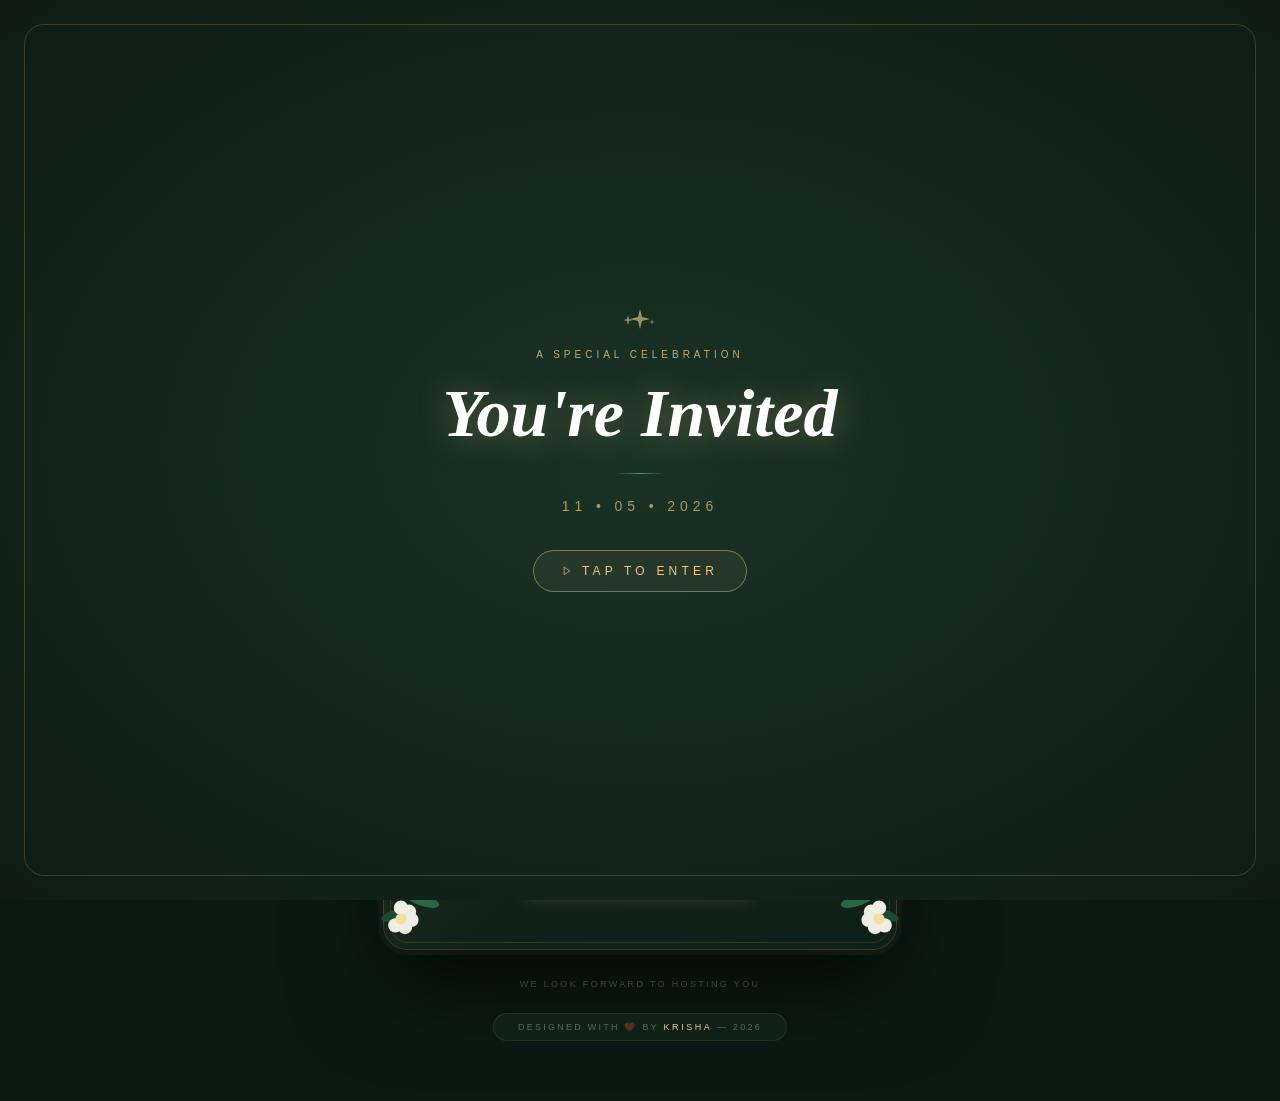
==== commit d8daafa6: "Update Google Maps iframe and Content Security Policy" ====
--- a/inferno26-party/index.html
+++ b/inferno26-party/index.html
@@ -6,7 +6,7 @@
   <meta name="viewport" content="width=device-width, initial-scale=1.0, viewport-fit=cover" />
   <meta http-equiv="X-UA-Compatible" content="IE=edge" />
   <meta http-equiv="Content-Security-Policy"
-    content="default-src 'self'; script-src 'self' 'unsafe-inline'; style-src 'self' 'unsafe-inline' https://fonts.googleapis.com; font-src 'self' https://fonts.gstatic.com; img-src 'self' data: https:; media-src 'self'; frame-src https://www.google.com;" />
+    content="default-src 'self'; script-src 'self' 'unsafe-inline'; style-src 'self' 'unsafe-inline' https://fonts.googleapis.com; font-src 'self' https://fonts.gstatic.com; img-src 'self' data: https:; media-src 'self'; frame-src https://www.google.com https://maps.google.com https://google.com;" />
   <meta name="referrer" content="strict-origin-when-cross-origin" />
   <title>Party Invitation — 11th May 2026 | Mad Over Grills, Surat</title>
   <meta name="description"
@@ -221,9 +221,9 @@
 
             <div class="map-wrap">
               <iframe class="map-iframe"
-                src="https://www.google.com/maps?q=Mad+Over+Grills+Green+City+Road+Adajan+Surat+Gujarat+394510&output=embed&z=16"
-                title="Mad Over Grills on Google Maps" loading="lazy" allowfullscreen
-                referrerpolicy="no-referrer-when-downgrade"></iframe>
+                src="https://maps.google.com/maps?q=Mad+Over+Grills,+Green+City+Road,+Adajan,+Surat,+Gujarat+394510&t=m&z=16&output=embed&iwloc=near"
+                title="Mad Over Grills location" allowfullscreen loading="lazy"
+                referrerpolicy="no-referrer-when-downgrade" allow="geolocation"></iframe>
             </div>
 
             <a class="map-btn" href="https://maps.app.goo.gl/KMwwz717xj8xp6GN6" target="_blank"
@@ -246,7 +246,7 @@
 
   <footer class="site-footer" role="contentinfo">
     <p class="site-footer__text">
-      DESIGNED BY <strong class="gold-name">KRISHA</strong> &mdash; 2026
+      DESIGNED WITH ❤️ BY <strong class="gold-name">KRISHA</strong> &mdash; 2026
     </p>
   </footer>
 
--- a/inferno26-party/style.css
+++ b/inferno26-party/style.css
@@ -1,24 +1,242 @@
-/* ====================================================
-   PARTY INVITATION — Enhanced Stylesheet
-   ====================================================
-
-   Coded by  : Lucky
-   Version   : 2.0 (Enhanced)
-
-   ---- PARTY CONTEXT ----
-   🎂 This is Lucky's Birthday Party!
-
-
-   This party is gifted & hosted by:
-     → Krisha   (HOD — Inferno 26)
-     → Lucky    (HOD — Inferno 26)
-     → Dishank  (HOD — Inferno 26)
-     → Devansh  (HOD — Inferno 26)
-
-   HOD squad showing love for Lucky's birthday! 🔥
-   ==================================================== */
-
-/* ---------- Reset & Base ---------- */
+/* =====================================================
+   PARTY INVITATION — style.css
+   ===================================================== */
+
+/* =====================================================
+   SPLASH SCREEN
+   ===================================================== */
+.splash {
+  position: fixed;
+  inset: 0;
+  z-index: 9999;
+  display: flex;
+  align-items: center;
+  justify-content: center;
+  background: radial-gradient(ellipse 110% 110% at 50% 50%, #193326 0%, #080f0b 100%);
+  cursor: pointer;
+  transition: opacity .7s cubic-bezier(.4, 0, .2, 1), visibility .7s;
+  will-change: opacity;
+  /* Prevent body scroll while splash is up */
+  overflow: hidden;
+}
+
+.splash.out {
+  opacity: 0;
+  visibility: hidden;
+  pointer-events: none;
+}
+
+.splash::before {
+  content: '';
+  position: absolute;
+  inset: 0;
+  background: radial-gradient(ellipse 100% 100% at 50% 50%, rgba(200, 169, 110, 0.15) 0%, transparent 80%);
+  opacity: 0;
+  animation: splashGlow 5s ease-in-out infinite alternate;
+  pointer-events: none;
+}
+
+@keyframes splashGlow {
+  0% {
+    opacity: 0;
+    transform: scale(0.9);
+  }
+
+  100% {
+    opacity: 1;
+    transform: scale(1.1);
+  }
+}
+
+
+/* Body */
+.splash-body {
+  position: relative;
+  z-index: 1;
+  text-align: center;
+  padding: 24px 20px;
+  display: flex;
+  flex-direction: column;
+  align-items: center;
+  gap: 4px;
+}
+
+@keyframes splashBorderIn {
+  0% {
+    opacity: 0;
+    transform: scale(0.95);
+  }
+
+  100% {
+    opacity: 1;
+    transform: scale(1);
+  }
+}
+
+.splash-border {
+  position: absolute;
+  inset: 24px;
+  border: 1px solid rgba(200, 169, 110, .25);
+  border-radius: 20px;
+  pointer-events: none;
+  animation: splashBorderIn 1.5s cubic-bezier(.16, 1, .3, 1) both, borderPulse 4s ease-in-out infinite alternate 1.5s;
+}
+
+@keyframes borderPulse {
+  0% {
+    box-shadow: inset 0 0 0 rgba(200, 169, 110, 0);
+    border-color: rgba(200, 169, 110, .25);
+  }
+
+  100% {
+    box-shadow: inset 0 0 30px rgba(200, 169, 110, .15);
+    border-color: rgba(200, 169, 110, .5);
+  }
+}
+
+.splash-icon {
+  margin-bottom: 12px;
+  animation: fadeUpS .8s .1s cubic-bezier(.16, 1, .3, 1) both;
+}
+
+.splash-icon svg {
+  animation: slowSpin 18s linear infinite;
+}
+
+@keyframes slowSpin {
+  0% {
+    transform: rotate(0deg);
+  }
+
+  100% {
+    transform: rotate(360deg);
+  }
+}
+
+.splash-eyebrow {
+  font-family: 'Josefin Sans', sans-serif;
+  font-size: 10px;
+  letter-spacing: .4em;
+  color: var(--gold);
+  text-transform: uppercase;
+  margin-bottom: 10px;
+  font-weight: 300;
+  animation: fadeUpS .8s .2s cubic-bezier(.16, 1, .3, 1) both;
+}
+
+.splash-heading {
+  font-family: 'Cormorant Garamond', serif;
+  font-style: italic;
+  font-size: clamp(38px, 12vw, 68px);
+  color: #fff;
+  text-shadow: 0 2px 32px rgba(200, 169, 110, .45);
+  margin-bottom: 16px;
+  animation: fadeUpS .8s .3s cubic-bezier(.16, 1, .3, 1) both;
+}
+
+.splash-divider {
+  width: 50px;
+  height: 1px;
+  background: linear-gradient(90deg, transparent, rgba(200, 169, 110, .6), transparent);
+  margin: 0 auto 20px;
+  animation: fadeUpS .8s .4s cubic-bezier(.16, 1, .3, 1) both;
+}
+
+.splash-sub {
+  font-family: 'Josefin Sans', sans-serif;
+  font-size: clamp(11px, 3vw, 14px);
+  letter-spacing: .35em;
+  text-transform: uppercase;
+  color: rgba(200, 169, 110, .85);
+  font-weight: 300;
+  margin-bottom: 32px;
+  animation: fadeUpS .8s .5s cubic-bezier(.16, 1, .3, 1) both;
+}
+
+.splash-cta {
+  display: inline-flex;
+  align-items: center;
+  gap: 10px;
+  padding: 13px 28px;
+  border: 1px solid rgba(200, 169, 110, .55);
+  border-radius: 50px;
+  background: rgba(200, 169, 110, .08);
+  font-family: 'Josefin Sans', sans-serif;
+  font-size: clamp(10px, 3vw, 12px);
+  letter-spacing: .35em;
+  text-transform: uppercase;
+  color: #e8c98e;
+  font-weight: 400;
+  animation: fadeUpS .8s .6s cubic-bezier(.16, 1, .3, 1) both, ctaPulse 2.4s 1.2s ease-in-out infinite;
+  cursor: pointer;
+}
+
+@keyframes ctaPulse {
+
+  0%,
+  100% {
+    box-shadow: 0 0 0 0 rgba(200, 169, 110, .35);
+  }
+
+  50% {
+    box-shadow: 0 0 0 10px rgba(200, 169, 110, 0);
+  }
+}
+
+.splash-cta-icon {
+  width: 10px;
+  height: 10px;
+  opacity: .8;
+}
+
+.splash-music-note {
+  font-family: 'Josefin Sans', sans-serif;
+  font-size: 8px;
+  letter-spacing: .25em;
+  text-transform: uppercase;
+  color: rgba(200, 169, 110, .4);
+  font-weight: 300;
+  margin-top: 24px;
+  animation: fadeUpS .8s .7s cubic-bezier(.16, 1, .3, 1) both;
+}
+
+@keyframes fadeUpS {
+  from {
+    opacity: 0;
+    transform: translateY(16px);
+  }
+
+  to {
+    opacity: 1;
+    transform: translateY(0);
+  }
+}
+
+/* Flash on tap */
+.splash.tapped::before {
+  content: '';
+  position: fixed;
+  inset: 0;
+  background: rgba(200, 169, 110, .12);
+  animation: tapFlash .35s forwards;
+  pointer-events: none;
+}
+
+@keyframes tapFlash {
+  0% {
+    opacity: 0;
+  }
+
+  40% {
+    opacity: 1;
+  }
+
+  100% {
+    opacity: 0;
+  }
+}
+
+/* ---- Reset ---- */
 *,
 *::before,
 *::after {
@@ -27,23 +245,51 @@
   padding: 0;
 }
 
+img,
+svg {
+  display: block;
+  max-width: 100%;
+  pointer-events: none;
+  -webkit-user-drag: none;
+}
+
+.map-iframe,
+.map-wrap,
+.map-wrap * {
+  pointer-events: auto !important;
+  touch-action: auto !important;
+}
+
+address {
+  font-style: normal;
+}
+
+p, h1, address, .cd-num, .cd-lbl, .date-main, .date-sub, .time-pill, .map-btn, .footer-note, .site-footer__text {
+  -webkit-user-select: none;
+  user-select: none;
+  -webkit-touch-callout: none;
+}
+
+button {
+  border: none;
+  background: none;
+  cursor: pointer;
+}
+
+/* ---- Tokens ---- */
 :root {
-  --forest: #1e3a2f;
-  --deep: #0e1f18;
-  --deep-alt: #0c1a13;
-  --sage: #3d6651;
+  --deep: #0a1a12;
+  --card: #162b1f;
+  --card2: #0f2018;
   --gold: #c8a96e;
-  --gold-light: #e8c98e;
-  --gold-dim: rgba(200, 169, 110, .45);
-  --white: #ffffff;
-  --text-muted: rgba(255, 255, 255, .55);
-  --card-bg: #1a3629;
-  --radius-arch: 260px 260px 16px 16px;
-
-  /* timing */
-  --ease-out-expo: cubic-bezier(.16, 1, .3, 1);
-}
-
+  --gold-l: #e8c98e;
+  --gold-d: rgba(200, 169, 110, .4);
+  --white: #fff;
+  --muted: rgba(255, 255, 255, .52);
+  --ease: cubic-bezier(.16, 1, .3, 1);
+}
+
+/* ---- Base ---- */
 html {
   scroll-behavior: smooth;
 }
@@ -53,36 +299,76 @@
   min-height: 100%;
   font-family: 'Josefin Sans', sans-serif;
   background: var(--deep);
+  color: var(--white);
   overflow-x: hidden;
-  color: var(--white);
-}
-
-/* ---------- Full-page Gradient Background ---------- */
+}
+
 body {
   display: flex;
   flex-direction: column;
   align-items: center;
-  justify-content: center;
-  padding: 48px 16px 64px;
+  padding: 40px 16px 60px;
   position: relative;
 }
 
+/* ---- BG gradient ---- */
 body::before {
   content: '';
   position: fixed;
   inset: 0;
   z-index: 0;
-  will-change: opacity;
   background:
-    radial-gradient(ellipse 80% 60% at 20% 10%, rgba(200, 169, 110, .18) 0%, transparent 60%),
-    radial-gradient(ellipse 60% 80% at 85% 90%, rgba(61, 102, 81, .45) 0%, transparent 60%),
-    radial-gradient(ellipse 100% 100% at 50% 50%, #142b22 0%, var(--deep-alt) 100%);
-}
-
-
-/* ====================================================
+    radial-gradient(ellipse 80% 55% at 15% 8%, rgba(200, 169, 110, .13) 0%, transparent 60%),
+    radial-gradient(ellipse 60% 75% at 88% 92%, rgba(61, 102, 81, .38) 0%, transparent 60%),
+    radial-gradient(ellipse 100% 100% at 50% 50%, #13271c 0%, var(--deep) 100%);
+}
+
+/* =====================================================
+   MUSIC PILL
+   ===================================================== */
+.music-pill {
+  position: fixed;
+  top: 14px;
+  left: 50%;
+  transform: translateX(-50%) translateY(-60px);
+  z-index: 600;
+  display: inline-flex;
+  align-items: center;
+  gap: 7px;
+  padding: 8px 18px;
+  background: rgba(10, 26, 18, .92);
+  border: 1px solid rgba(200, 169, 110, .48);
+  border-radius: 50px;
+  color: var(--gold-l);
+  font-family: 'Josefin Sans', sans-serif;
+  font-size: 10px;
+  letter-spacing: .2em;
+  text-transform: uppercase;
+  font-weight: 300;
+  backdrop-filter: blur(14px);
+  -webkit-backdrop-filter: blur(14px);
+  box-shadow: 0 4px 20px rgba(0, 0, 0, .5);
+  opacity: 0;
+  transition: transform .55s var(--ease), opacity .55s;
+  white-space: nowrap;
+  pointer-events: none;
+}
+
+.music-pill.show {
+  transform: translateX(-50%) translateY(0);
+  opacity: 1;
+  pointer-events: auto;
+}
+
+.music-pill.gone {
+  transform: translateX(-50%) translateY(-60px);
+  opacity: 0;
+  pointer-events: none;
+}
+
+/* =====================================================
    PARTICLES
-   ==================================================== */
+   ===================================================== */
 .particles {
   position: fixed;
   inset: 0;
@@ -100,16 +386,15 @@
   will-change: transform, opacity;
 }
 
-.particle.star-shape {
-  background: transparent;
+.particle.star {
+  clip-path: polygon(50% 0%, 61% 35%, 98% 35%, 68% 57%, 79% 91%, 50% 70%, 21% 91%, 32% 57%, 2% 35%, 39% 35%);
+  background: var(--gold-l);
   border-radius: 0;
-  clip-path: polygon(50% 0%, 61% 35%, 98% 35%, 68% 57%, 79% 91%, 50% 70%, 21% 91%, 32% 57%, 2% 35%, 39% 35%);
-  background: var(--gold-light);
 }
 
 .particle.twinkle {
+  background: var(--white);
   border-radius: 50%;
-  background: var(--white);
   animation: twinkleAnim ease-in-out infinite;
 }
 
@@ -118,11 +403,11 @@
   0%,
   100% {
     opacity: 0;
-    transform: scale(0.2);
+    transform: scale(.2);
   }
 
   50% {
-    opacity: .7;
+    opacity: .6;
     transform: scale(1.1);
   }
 }
@@ -134,11 +419,11 @@
   }
 
   10% {
-    opacity: .4;
+    opacity: .35;
   }
 
   90% {
-    opacity: .15;
+    opacity: .12;
   }
 
   100% {
@@ -147,9 +432,9 @@
   }
 }
 
-/* ====================================================
-   CONFETTI (canvas rendered via JS)
-   ==================================================== */
+/* =====================================================
+   CONFETTI
+   ===================================================== */
 #confetti-canvas {
   position: fixed;
   inset: 0;
@@ -157,21 +442,21 @@
   pointer-events: none;
 }
 
-/* ====================================================
+/* =====================================================
    CARD
-   ==================================================== */
+   ===================================================== */
 .card {
   position: relative;
   z-index: 1;
-  max-width: 560px;
   width: 100%;
-  animation: fadeUp .9s var(--ease-out-expo) both;
+  max-width: 520px;
+  animation: fadeUp .9s var(--ease) both;
 }
 
 @keyframes fadeUp {
   from {
     opacity: 0;
-    transform: translateY(44px);
+    transform: translateY(36px);
   }
 
   to {
@@ -180,303 +465,316 @@
   }
 }
 
-/* -------- Arch Frame -------- */
+/* ---- Arch Frame ---- */
 .arch-frame {
   position: relative;
-  background: linear-gradient(160deg, var(--card-bg) 0%, #122a1e 100%);
-  border-radius: var(--radius-arch);
-  padding: 60px 52px 56px;
+  background: linear-gradient(155deg, var(--card) 0%, var(--card2) 100%);
+  border-radius: 24px;
+  padding: 52px 44px 48px;
+  text-align: center;
   box-shadow:
-    0 0 0 1px rgba(200, 169, 110, .3),
-    0 0 0 8px rgba(200, 169, 110, .07),
-    0 40px 100px rgba(0, 0, 0, .7),
-    inset 0 1px 0 rgba(255, 255, 255, .07);
-  overflow: hidden;
-  text-align: center;
-  transition: transform .4s var(--ease-out-expo), box-shadow .4s;
+    0 0 0 1px rgba(200, 169, 110, .26),
+    0 0 0 6px rgba(200, 169, 110, .055),
+    0 36px 90px rgba(0, 0, 0, .62),
+    inset 0 1px 0 rgba(255, 255, 255, .065);
+  transition: box-shadow .4s;
 }
 
 .arch-frame:hover {
-  transform: translateY(-4px);
   box-shadow:
-    0 0 0 1px rgba(200, 169, 110, .45),
-    0 0 0 10px rgba(200, 169, 110, .09),
-    0 60px 120px rgba(0, 0, 0, .75),
-    inset 0 1px 0 rgba(255, 255, 255, .1);
-}
-
-/* Inner border ring */
+    0 0 0 1px rgba(200, 169, 110, .44),
+    0 0 0 10px rgba(200, 169, 110, .07),
+    0 56px 110px rgba(0, 0, 0, .7),
+    inset 0 1px 0 rgba(255, 255, 255, .09);
+}
+
+/* Inner ring */
 .arch-frame::before {
   content: '';
   position: absolute;
-  inset: 7px;
-  border-radius: 255px 255px 10px 10px;
-  border: 1px solid rgba(200, 169, 110, .2);
+  inset: 6px;
+  border-radius: 18px;
+  border: 1px solid rgba(200, 169, 110, .16);
   pointer-events: none;
-}
-
-/* Top gold glow line */
+  z-index: 0;
+}
+
+/* Top gold bar */
 .arch-frame::after {
   content: '';
   position: absolute;
   top: 0;
   left: 50%;
   transform: translateX(-50%);
-  width: 65%;
+  width: 55%;
   height: 2px;
   background: linear-gradient(90deg, transparent, var(--gold), transparent);
   border-radius: 0 0 4px 4px;
-}
-
-/* -------- Shimmer -------- */
+  z-index: 0;
+}
+
+/* ---- Shimmer ---- */
 .shimmer {
   position: absolute;
-  top: -100%;
-  left: -100%;
-  right: -100%;
-  bottom: -100%;
+  inset: 0;
+  border-radius: inherit;
   pointer-events: none;
   z-index: 0;
   background: linear-gradient(135deg, transparent 30%, rgba(200, 169, 110, .07) 50%, transparent 70%);
-}
-
-/* ====================================================
+  animation: shimmerFade 9s ease-in-out infinite alternate;
+}
+
+@keyframes shimmerFade {
+  0% {
+    opacity: .25;
+  }
+
+  100% {
+    opacity: 1;
+  }
+}
+
+/* =====================================================
    FLORALS
-   ==================================================== */
+   ===================================================== */
 .floral {
   position: absolute;
   font-size: 0;
   line-height: 0;
   pointer-events: none;
-  z-index: 2;
-  transition: transform .3s;
-  will-change: transform;
+  z-index: 3;
+}
+
+.floral-tr svg,
+.floral-br svg {
+  transform: scaleX(-1);
 }
 
 .floral-tl {
   top: -14px;
-  left: -22px;
+  left: -18px;
+  transform-origin: top left;
+  animation: swayL 12s ease-in-out infinite;
 }
 
 .floral-tr {
   top: -14px;
-  right: -22px;
+  right: -18px;
+  transform-origin: top right;
+  animation: swayR 12s ease-in-out infinite reverse;
 }
 
 .floral-bl {
-  bottom: -10px;
-  left: -12px;
+  bottom: -6px;
+  left: -8px;
+  transform-origin: bottom left;
+  animation: swayL 14s ease-in-out infinite .8s;
 }
 
 .floral-br {
-  bottom: -10px;
-  right: -12px;
-}
-
-
-
-/* ====================================================
+  bottom: -6px;
+  right: -8px;
+  transform-origin: bottom right;
+  animation: swayR 14s ease-in-out infinite reverse .8s;
+}
+
+@keyframes swayL {
+
+  0%,
+  100% {
+    transform: rotate(-7deg) translateY(0);
+  }
+
+  50% {
+    transform: rotate(-3deg) translateY(-5px);
+  }
+}
+
+@keyframes swayR {
+
+  0%,
+  100% {
+    transform: rotate(7deg) translateY(0);
+  }
+
+  50% {
+    transform: rotate(3deg) translateY(-5px);
+  }
+}
+
+/* =====================================================
    CARD CONTENT
-   ==================================================== */
+   ===================================================== */
 .card-content {
   position: relative;
   z-index: 1;
 }
 
-/* -------- Eyebrow -------- */
+
+
+/* Eyebrow */
 .eyebrow {
+  font-size: 10px;
   font-weight: 200;
-  font-size: 11px;
   letter-spacing: .38em;
   color: var(--gold);
   text-transform: uppercase;
-  margin-bottom: 12px;
+  margin-bottom: 8px;
   opacity: 0;
-  animation: fadeUp .7s .3s var(--ease-out-expo) forwards;
-}
-
-/* -------- Script Title -------- */
+  animation: fadeUp .7s .3s var(--ease) forwards;
+}
+
+/* Title */
 .script-title {
-  font-family: 'Great Vibes', cursive;
-  font-size: clamp(50px, 13vw, 68px);
+  font-family: 'Cormorant Garamond', serif;
+  font-style: italic;
+  font-size: clamp(40px, 11vw, 60px);
   color: var(--white);
   line-height: 1.05;
-  margin-bottom: 32px;
-  text-shadow:
-    0 2px 28px rgba(200, 169, 110, .35),
-    0 0 70px rgba(200, 169, 110, .15);
+  margin-bottom: 24px;
+  text-shadow: 0 2px 28px rgba(200, 169, 110, .28);
   opacity: 0;
-  animation: fadeUp .7s .45s var(--ease-out-expo) forwards;
-  position: relative;
-  display: inline-block;
-}
-
-/* -------- Divider -------- */
+  animation: fadeUp .7s .42s var(--ease) forwards;
+}
+
+/* Divider */
 .divider {
   display: flex;
   align-items: center;
-  gap: 12px;
-  margin: 0 auto 28px;
-  max-width: 280px;
+  justify-content: center;
+  margin: 0 auto 22px;
+  max-width: 140px;
   opacity: 0;
-  animation: fadeUp .7s .6s var(--ease-out-expo) forwards;
+  animation: fadeUp .7s .55s var(--ease) forwards;
 }
 
 .divider-line {
-  flex: 1;
+  width: 100%;
   height: 1px;
-}
-
-.divider-line:first-child {
-  background: linear-gradient(90deg, transparent, var(--gold));
-}
-
-.divider-line:last-child {
-  background: linear-gradient(90deg, var(--gold), transparent);
-}
-
-.divider-diamond {
-  width: 7px;
-  height: 7px;
-  background: var(--gold);
-  transform: rotate(45deg);
-  flex-shrink: 0;
-}
-
-/* -------- Date Block -------- */
+  background: linear-gradient(90deg, transparent, var(--gold-d), transparent);
+}
+
+/* Date */
 .date-block {
-  margin-bottom: 28px;
+  margin-bottom: 22px;
   opacity: 0;
-  animation: fadeUp .7s .7s var(--ease-out-expo) forwards;
+  animation: fadeUp .7s .65s var(--ease) forwards;
 }
 
 .date-main {
   font-family: 'Cormorant Garamond', serif;
-  font-size: clamp(38px, 10vw, 52px);
+  font-size: clamp(34px, 9.5vw, 50px);
   font-weight: 300;
   color: var(--white);
-  letter-spacing: .12em;
+  letter-spacing: .1em;
   line-height: 1;
 }
 
 .date-main sup {
-  font-size: .48em;
+  font-size: .44em;
   vertical-align: super;
-  color: var(--gold-light);
+  color: var(--gold-l);
 }
 
 .date-sub {
-  font-size: 10px;
-  letter-spacing: .42em;
-  color: var(--gold);
-  font-weight: 300;
-  margin-top: 7px;
-  text-transform: uppercase;
-}
-
-/* -------- Time Pill -------- */
+  font-size: 16px;
+  letter-spacing: .3em;
+  color: var(--gold-l);
+  font-weight: 400;
+  margin-top: 8px;
+  text-transform: uppercase;
+}
+
+/* Time pill */
 .time-pill {
   display: inline-flex;
   align-items: center;
-  gap: 8px;
-  margin-top: 16px;
-  padding: 9px 22px;
-  border: 1px solid rgba(200, 169, 110, .42);
+  flex-wrap: wrap;
+  justify-content: center;
+  gap: 6px;
+  margin-top: 14px;
+  padding: 7px 16px;
+  border: 1px solid rgba(200, 169, 110, .38);
   border-radius: 50px;
-  font-size: 11px;
-  letter-spacing: .22em;
-  color: var(--gold-light);
+  font-size: 10.5px;
+  letter-spacing: .16em;
+  color: var(--gold-l);
   font-weight: 300;
   text-transform: uppercase;
-  background: rgba(200, 169, 110, .08);
-  position: relative;
-  overflow: hidden;
-}
-
-.time-pill::after {
-  content: '';
-  position: absolute;
-  top: 0;
-  left: 0;
-  width: 55%;
-  height: 100%;
-  background: linear-gradient(90deg, transparent, rgba(255, 255, 255, .13), transparent);
-  transform: translate3d(-200%, 0, 0);
-}
-
-.tentative-badge {
-  display: inline-block;
-  font-size: 8px;
-  letter-spacing: .18em;
+  background: rgba(200, 169, 110, .07);
+}
+
+.badge {
+  font-size: 7.5px;
+  letter-spacing: .14em;
   color: var(--deep);
   background: var(--gold);
-  padding: 2px 9px;
+  padding: 2px 7px;
   border-radius: 20px;
   font-weight: 600;
   text-transform: uppercase;
 }
 
-/* ====================================================
+/* =====================================================
    COUNTDOWN
-   ==================================================== */
+   ===================================================== */
 .countdown-wrap {
-  margin: 28px 0;
+  margin: 22px 0;
   opacity: 0;
-  animation: fadeUp .7s .8s var(--ease-out-expo) forwards;
-}
-
-.countdown-label {
-  font-size: 9px;
-  letter-spacing: .5em;
+  animation: fadeUp .7s .78s var(--ease) forwards;
+}
+
+.section-label {
+  font-size: 8.5px;
+  letter-spacing: .44em;
   color: var(--gold);
   text-transform: uppercase;
-  margin-bottom: 14px;
+  margin-bottom: 12px;
   font-weight: 300;
 }
 
 .countdown {
   display: flex;
   justify-content: center;
-  gap: 20px;
-  flex-wrap: wrap;
+  align-items: flex-start;
+  gap: 10px;
+  flex-wrap: nowrap;
 }
 
 .cd-unit {
   display: flex;
   flex-direction: column;
   align-items: center;
-  gap: 5px;
-}
-
-.cd-number {
+  gap: 4px;
+}
+
+.cd-num {
   font-family: 'Cormorant Garamond', serif;
-  font-size: clamp(28px, 7vw, 40px);
+  font-size: clamp(22px, 6.5vw, 36px);
   font-weight: 300;
   color: var(--white);
   line-height: 1;
-  min-width: 52px;
+  min-width: 46px;
   text-align: center;
   background: rgba(200, 169, 110, .07);
-  border: 1px solid rgba(200, 169, 110, .2);
-  border-radius: 8px;
-  padding: 8px 10px;
+  border: 1px solid rgba(200, 169, 110, .18);
+  border-radius: 7px;
+  padding: 6px 7px;
   position: relative;
-  overflow: hidden;
-  transition: background .3s, border-color .3s;
-}
-
-.cd-number::after {
+}
+
+.cd-num::after {
   content: '';
   position: absolute;
   bottom: 0;
   left: 0;
   right: 0;
   height: 1px;
-  background: rgba(200, 169, 110, .25);
-}
-
-.cd-number.flip {
-  animation: flipNum .35s var(--ease-out-expo);
+  background: rgba(200, 169, 110, .18);
+}
+
+.cd-num.flip {
+  animation: flipNum .3s var(--ease);
 }
 
 @keyframes flipNum {
@@ -493,138 +791,98 @@
 
 .cd-sep {
   font-family: 'Cormorant Garamond', serif;
-  font-size: 28px;
-  color: var(--gold-dim);
+  font-size: 24px;
+  color: var(--gold-d);
   line-height: 1;
-  padding-top: 6px;
+  padding-top: 5px;
 }
 
 .cd-lbl {
-  font-size: 8px;
-  letter-spacing: .28em;
+  font-size: 7.5px;
+  letter-spacing: .22em;
   color: var(--gold);
   text-transform: uppercase;
   font-weight: 300;
 }
 
-/* ====================================================
+/* =====================================================
    VENUE
-   ==================================================== */
+   ===================================================== */
 .venue-block {
-  margin-top: 28px;
-  padding-top: 28px;
-  border-top: 1px solid rgba(200, 169, 110, .15);
+  margin-top: 22px;
+  padding-top: 22px;
+  border-top: 1px solid rgba(200, 169, 110, .13);
   opacity: 0;
-  animation: fadeUp .7s .92s var(--ease-out-expo) forwards;
-}
-
-.venue-label {
-  font-size: 9px;
-  letter-spacing: .52em;
-  color: var(--gold);
-  text-transform: uppercase;
-  margin-bottom: 14px;
-  font-weight: 300;
+  animation: fadeUp .7s .9s var(--ease) forwards;
 }
 
 .venue-name {
   font-family: 'Cormorant Garamond', serif;
-  font-size: clamp(22px, 5.5vw, 30px);
+  font-size: clamp(19px, 5vw, 27px);
   font-weight: 400;
   color: var(--white);
-  letter-spacing: .09em;
-  margin-bottom: 12px;
+  letter-spacing: .08em;
+  margin-bottom: 10px;
   font-style: italic;
-  text-shadow: 0 0 35px rgba(200, 169, 110, .2);
 }
 
 .venue-address {
-  font-size: 11px;
-  letter-spacing: .13em;
-  line-height: 2;
-  color: var(--text-muted);
+  font-size: 10.5px;
+  letter-spacing: .11em;
+  line-height: 1.9;
+  color: var(--muted);
   font-weight: 200;
   text-transform: uppercase;
 }
 
-/* -------- Map Embed -------- */
-.map-embed-wrap {
+/* Map */
+.map-wrap {
   position: relative;
-  margin-top: 20px;
-  border-radius: 14px;
+  margin-top: 16px;
+  border-radius: 12px;
   overflow: hidden;
-  border: 1px solid rgba(200, 169, 110, .25);
-  box-shadow:
-    0 0 0 4px rgba(200, 169, 110, .05),
-    0 16px 48px rgba(0, 0, 0, .55);
-  transition: box-shadow .3s, border-color .3s;
-}
-
-.map-embed-wrap:hover {
-  border-color: rgba(200, 169, 110, .45);
-  box-shadow:
-    0 0 0 4px rgba(200, 169, 110, .08),
-    0 20px 60px rgba(0, 0, 0, .65);
-}
-
-/* Animated gold glow rim */
-.map-embed-glow {
-  position: absolute;
-  inset: 0;
-  z-index: 2;
-  pointer-events: none;
-  border-radius: 14px;
-  border: 1px solid transparent;
-  background:
-    linear-gradient(rgba(200, 169, 110, 0), rgba(200, 169, 110, 0)) padding-box,
-    linear-gradient(135deg, rgba(200, 169, 110, .4), transparent 50%, rgba(200, 169, 110, .2)) border-box;
-}
-
-/* Top-edge gold line (matches arch-frame style) */
-.map-embed-wrap::before {
-  content: '';
-  position: absolute;
-  top: 0;
-  left: 50%;
-  transform: translateX(-50%);
-  width: 50%;
-  height: 2px;
-  background: linear-gradient(90deg, transparent, var(--gold), transparent);
-  z-index: 3;
-  border-radius: 0 0 4px 4px;
-}
-
-.map-embed {
+  border: 1px solid rgba(200, 169, 110, .2);
+  box-shadow: 0 10px 36px rgba(0, 0, 0, .48);
+  transition: border-color .3s;
+  pointer-events: auto !important;
+  user-select: auto !important;
+  -webkit-user-select: auto !important;
+  -webkit-touch-callout: default !important;
+}
+
+.map-wrap:hover {
+  border-color: rgba(200, 169, 110, .44);
+}
+
+
+
+.map-iframe {
   display: block;
   width: 100%;
-  height: 200px;
+  height: 195px;
   border: none;
-  filter: saturate(.6) brightness(.75) contrast(1.05);
-  transition: filter .4s;
-}
-
-.map-embed-wrap:hover .map-embed {
-  filter: saturate(.75) brightness(.82) contrast(1.05);
-}
-
-/* -------- Map Button -------- */
+  pointer-events: auto !important;
+  touch-action: auto !important;
+}
+
+/* Map button */
 .map-btn {
   display: inline-flex;
   align-items: center;
-  gap: 9px;
-  margin-top: 24px;
-  padding: 12px 30px;
+  gap: 8px;
+  margin-top: 18px;
+  padding: 11px 26px;
   background: linear-gradient(135deg, var(--gold) 0%, #a07840 100%);
   color: var(--deep);
   font-family: 'Josefin Sans', sans-serif;
-  font-size: 10px;
-  letter-spacing: .35em;
+  font-size: 9.5px;
+  letter-spacing: .3em;
   text-transform: uppercase;
   font-weight: 500;
   text-decoration: none;
   border-radius: 50px;
-  box-shadow: 0 6px 22px rgba(200, 169, 110, .32);
-  transition: transform .28s var(--ease-out-expo), box-shadow .28s;
+  box-shadow: 0 4px 18px rgba(200, 169, 110, .26);
+  transition: transform .28s var(--ease), box-shadow .28s;
   position: relative;
   overflow: hidden;
 }
@@ -633,9 +891,9 @@
   content: '';
   position: absolute;
   inset: 0;
-  background: linear-gradient(90deg, transparent, rgba(255, 255, 255, .24), transparent);
+  background: linear-gradient(90deg, transparent, rgba(255, 255, 255, .22), transparent);
   transform: translateX(-100%);
-  transition: transform .55s;
+  transition: transform .5s;
 }
 
 .map-btn:hover::after {
@@ -643,247 +901,66 @@
 }
 
 .map-btn:hover {
-  transform: translateY(-4px);
-  box-shadow: 0 14px 36px rgba(200, 169, 110, .55);
-}
-
-.map-btn svg {
-  width: 13px;
-  height: 13px;
-}
-
-/* ====================================================
-   RSVP SECTION
-   ==================================================== */
-.rsvp-section {
-  margin-top: 28px;
-  padding-top: 28px;
-  border-top: 1px solid rgba(200, 169, 110, .15);
-  opacity: 0;
-  animation: fadeUp .7s 1.05s var(--ease-out-expo) forwards;
-}
-
-.rsvp-label {
+  transform: translateY(-3px);
+  box-shadow: 0 10px 28px rgba(200, 169, 110, .48);
+}
+
+/* =====================================================
+   FOOTER
+   ===================================================== */
+.footer-note {
+  margin-top: 30px;
   font-size: 9px;
-  letter-spacing: .52em;
-  color: var(--gold);
-  text-transform: uppercase;
-  margin-bottom: 16px;
-  font-weight: 300;
-}
-
-.rsvp-buttons {
-  display: flex;
-  gap: 12px;
-  justify-content: center;
-  flex-wrap: wrap;
-}
-
-.rsvp-btn {
-  flex: 1;
-  min-width: 110px;
-  max-width: 160px;
-  padding: 11px 16px;
-  border-radius: 50px;
-  font-family: 'Josefin Sans', sans-serif;
-  font-size: 10px;
-  letter-spacing: .3em;
-  text-transform: uppercase;
-  font-weight: 400;
-  cursor: pointer;
-  border: none;
-  transition: transform .25s var(--ease-out-expo), box-shadow .25s;
-  position: relative;
-  overflow: hidden;
-}
-
-.rsvp-btn::after {
-  content: '';
-  position: absolute;
-  inset: 0;
-  background: linear-gradient(90deg, transparent, rgba(255, 255, 255, .18), transparent);
-  transform: translateX(-120%);
-  transition: transform .5s;
-}
-
-.rsvp-btn:hover::after {
-  transform: translateX(120%);
-}
-
-.rsvp-yes {
-  background: linear-gradient(135deg, var(--gold) 0%, #a07840 100%);
-  color: var(--deep);
-  box-shadow: 0 5px 18px rgba(200, 169, 110, .3);
-}
-
-.rsvp-yes:hover {
-  transform: translateY(-3px);
-  box-shadow: 0 10px 30px rgba(200, 169, 110, .55);
-}
-
-.rsvp-no {
-  background: transparent;
-  color: var(--text-muted);
-  border: 1px solid rgba(200, 169, 110, .3);
-}
-
-.rsvp-no:hover {
-  transform: translateY(-3px);
-  border-color: rgba(200, 169, 110, .6);
-  color: var(--gold-light);
-}
-
-/* RSVP Toast */
-.rsvp-toast {
-  position: fixed;
-  bottom: 30px;
-  left: 50%;
-  transform: translateX(-50%) translateY(20px);
-  background: rgba(30, 58, 47, .95);
-  border: 1px solid rgba(200, 169, 110, .35);
-  border-radius: 50px;
-  padding: 13px 28px;
-  font-size: 11px;
-  letter-spacing: .2em;
-  color: var(--gold-light);
-  text-transform: uppercase;
-  z-index: 200;
-  opacity: 0;
-  pointer-events: none;
-  backdrop-filter: blur(8px);
-  transition: opacity .4s, transform .4s var(--ease-out-expo);
-}
-
-.rsvp-toast.show {
-  opacity: 1;
-  transform: translateX(-50%) translateY(0);
-}
-
-/* ====================================================
-   FOOTER NOTE
-   ==================================================== */
-.footer-note {
-  margin-top: 44px;
-  font-size: 10px;
-  letter-spacing: .28em;
-  color: rgba(255, 255, 255, .28);
+  letter-spacing: .26em;
+  color: rgba(255, 255, 255, .22);
   text-transform: uppercase;
   text-align: center;
-  animation: fadeUp .7s 1.2s var(--ease-out-expo) both;
-}
-
-/* ====================================================
-   SITE FOOTER
-   ==================================================== */
+  animation: fadeUp .7s 1.05s var(--ease) both;
+  -webkit-user-select: none;
+  user-select: none;
+}
+
 .site-footer {
   position: relative;
   z-index: 1;
   width: 100%;
-  margin-top: 48px;
+  max-width: 520px;
+  margin-top: 24px;
   text-align: center;
-  animation: fadeUp .7s 1.35s var(--ease-out-expo) both;
-}
-
-.site-footer__inner {
-  display: inline-flex;
-  align-items: center;
-  gap: 14px;
-  padding: 14px 28px;
-  border: 1px solid rgba(200, 169, 110, .15);
+  animation: fadeUp .7s 1.15s var(--ease) both;
+  -webkit-user-select: none;
+  user-select: none;
+}
+
+.site-footer__text {
+  display: inline-block;
+  padding: 8px 24px;
+  border: 1px solid rgba(200, 169, 110, .12);
   border-radius: 50px;
-  background: rgba(30, 58, 47, .45);
-  backdrop-filter: blur(8px);
-  -webkit-backdrop-filter: blur(8px);
-}
-
-.site-footer__text {
+  background: rgba(22, 43, 31, .5);
+  backdrop-filter: blur(6px);
+  -webkit-backdrop-filter: blur(6px);
   font-family: 'Josefin Sans', sans-serif;
-  font-size: 11px;
-  letter-spacing: .22em;
-  color: rgba(255, 255, 255, .38);
+  font-size: 9px;
+  letter-spacing: .25em;
+  color: rgba(255, 255, 255, .32);
   text-transform: uppercase;
   font-weight: 300;
-  white-space: normal;
-  text-align: center;
-  line-height: 1.7;
-}
-
-.site-footer__heart {
-  display: inline-block;
-  animation: heartBeat 1.8s ease-in-out infinite;
-  font-style: normal;
-}
-
-@keyframes heartBeat {
-
-  0%,
-  100% {
-    transform: scale(1);
-  }
-
-  14% {
-    transform: scale(1.2);
-  }
-
-  28% {
-    transform: scale(1);
-  }
-
-  42% {
-    transform: scale(1.15);
-  }
-
-  56% {
-    transform: scale(1);
-  }
-}
-
-.site-footer__name {
-  color: var(--gold-light);
+}
+
+.gold-name {
+  color: var(--gold-l);
   font-weight: 400;
-  letter-spacing: .25em;
-}
-
-.site-footer__divider {
-  font-size: 8px;
-  color: var(--gold-dim);
-  opacity: .7;
-}
-
-@media (max-width: 480px) {
-  .site-footer {
-    margin-top: 32px;
-  }
-
-  .site-footer__inner {
-    padding: 12px 18px;
-    gap: 8px;
-    flex-wrap: wrap;
-    justify-content: center;
-    border-radius: 20px;
-    max-width: calc(100vw - 32px);
-  }
-
-  .site-footer__text {
-    font-size: 9.5px;
-    letter-spacing: .12em;
-    white-space: normal;
-    text-align: center;
-    line-height: 1.8;
-  }
-
-  .site-footer__divider {
-    display: none;
-  }
-}
-
-/* ====================================================
-   SCROLL-TRIGGERED REVEAL
-   ==================================================== */
+  letter-spacing: .28em;
+}
+
+/* =====================================================
+   REVEAL
+   ===================================================== */
 .reveal {
   opacity: 0;
-  transform: translateY(20px);
-  transition: opacity .7s var(--ease-out-expo), transform .7s var(--ease-out-expo);
+  transform: translateY(18px);
+  transition: opacity .7s var(--ease), transform .7s var(--ease);
 }
 
 .reveal.visible {
@@ -891,190 +968,281 @@
   transform: translateY(0);
 }
 
-/* ====================================================
-   RESPONSIVE
-   ==================================================== */
-
-/* Tablet */
+/* =====================================================
+   RESPONSIVE ≤ 600px (Tablet)
+   ===================================================== */
 @media (max-width: 600px) {
   body {
-    padding: 32px 12px 56px;
+    padding: 24px 10px 48px;
   }
 
   .arch-frame {
-    padding: 50px 28px 44px;
-    border-radius: 180px 180px 12px 12px;
+    border-radius: 20px;
+    padding: 56px 18px 38px;
   }
 
   .arch-frame::before {
-    border-radius: 176px 176px 8px 8px;
-  }
-
-  /* Scale florals down so they don't overlap content */
+    border-radius: 14px;
+  }
+
+  /* Florals — scaled & anchored perfectly */
   .floral-tl {
-    top: -6px;
-    left: -10px;
+    top: -10px;
+    left: -14px;
     transform-origin: top left;
-    transform: scale(0.78) rotate(-8deg);
+    animation: swayLt 12s ease-in-out infinite;
   }
 
   .floral-tr {
-    top: -6px;
-    right: -10px;
+    top: -10px;
+    right: -14px;
     transform-origin: top right;
-    transform: scale(0.78) rotate(8deg) scaleX(-1);
+    animation: swayRt 12s ease-in-out infinite reverse;
   }
 
   .floral-bl {
     bottom: -4px;
     left: -6px;
-    transform: scale(0.78);
     transform-origin: bottom left;
+    animation: swayLt 14s ease-in-out infinite .8s;
   }
 
   .floral-br {
     bottom: -4px;
     right: -6px;
-    transform: scale(0.78);
     transform-origin: bottom right;
+    animation: swayRt 14s ease-in-out infinite reverse .8s;
+  }
+
+  @keyframes swayLt {
+
+    0%,
+    100% {
+      transform: scale(.6) rotate(-6deg) translateY(0);
+    }
+
+    50% {
+      transform: scale(.6) rotate(-2deg) translateY(-4px);
+    }
+  }
+
+  @keyframes swayRt {
+
+    0%,
+    100% {
+      transform: scale(.6) rotate(6deg) translateY(0);
+    }
+
+    50% {
+      transform: scale(.6) rotate(2deg) translateY(-4px);
+    }
   }
 
   .countdown {
-    gap: 14px;
-  }
-
-  .cd-number {
-    min-width: 44px;
-    padding: 6px 8px;
+    gap: 8px;
+  }
+
+  .cd-num {
+    min-width: 40px;
   }
 
   .cd-sep {
-    font-size: 22px;
-  }
-
-  .rsvp-buttons {
-    gap: 10px;
-  }
-}
-
-/* Mobile */
-@media (max-width: 420px) {
+    font-size: 20px;
+  }
+}
+
+/* =====================================================
+   RESPONSIVE ≤ 430px (Mobile)
+   ===================================================== */
+@media (max-width: 430px) {
   body {
-    padding: 24px 10px 48px;
+    padding: 12px 6px 36px;
   }
 
   .arch-frame {
-    /* Extra top padding so flower SVGs don't overlap eyebrow/title */
-    padding: 52px 16px 36px;
-    border-radius: 110px 110px 10px 10px;
+    border-radius: 16px;
+    /* generous top padding — keeps all text BELOW the floral corners */
+    padding: 58px 12px 28px;
   }
 
   .arch-frame::before {
-    border-radius: 106px 106px 6px 6px;
-  }
-
-  /* Shrink top florals significantly — they're 130×130 SVG boxes */
+    border-radius: 10px;
+  }
+
+  /* Florals — tiny scale, anchored perfectly */
   .floral-tl {
     top: -4px;
-    left: -8px;
-    width: 80px;
-    height: 80px;
-    transform: scale(0.65) rotate(-8deg);
+    left: -6px;
     transform-origin: top left;
-    /* Override sway to keep correct base rotation */
-    animation: swayL-sm 6s ease-in-out infinite;
+    animation: swayLm 12s ease-in-out infinite;
   }
 
   .floral-tr {
     top: -4px;
-    right: -8px;
-    width: 80px;
-    height: 80px;
-    transform: scale(0.65) rotate(8deg) scaleX(-1);
+    right: -6px;
     transform-origin: top right;
-    animation: swayR-sm 6s ease-in-out infinite reverse;
+    animation: swayRm 12s ease-in-out infinite reverse;
   }
 
   .floral-bl {
-    bottom: -4px;
-    left: -6px;
-    width: 68px;
-    height: 68px;
-    transform: scale(0.65);
+    bottom: -2px;
+    left: -4px;
     transform-origin: bottom left;
+    animation: swayLm 14s ease-in-out infinite .8s;
+    display: block;
   }
 
   .floral-br {
-    bottom: -4px;
-    right: -6px;
-    width: 68px;
-    height: 68px;
-    transform: scale(0.65);
+    bottom: -2px;
+    right: -4px;
     transform-origin: bottom right;
-  }
-
-  /* Mobile-specific sway that respects the shrunken scale */
-  @keyframes swayL-sm {
+    animation: swayRm 14s ease-in-out infinite reverse .8s;
+    display: block;
+  }
+
+  @keyframes swayLm {
 
     0%,
     100% {
-      transform: scale(0.65) rotate(-8deg) translateY(0);
+      transform: scale(.34) rotate(-6deg) translateY(0);
     }
 
     50% {
-      transform: scale(0.65) rotate(-4deg) translateY(-4px);
+      transform: scale(.34) rotate(-2deg) translateY(-3px);
     }
   }
 
-  @keyframes swayR-sm {
+  @keyframes swayRm {
 
     0%,
     100% {
-      transform: scale(0.65) rotate(8deg) scaleX(-1) translateY(0);
+      transform: scale(.34) rotate(6deg) translateY(0);
     }
 
     50% {
-      transform: scale(0.65) rotate(4deg) scaleX(-1) translateY(-4px);
+      transform: scale(.34) rotate(2deg) translateY(-3px);
     }
   }
 
+  .eyebrow {
+    font-size: 8.5px;
+    letter-spacing: .28em;
+    margin-bottom: 6px;
+  }
+
+  .script-title {
+    font-size: clamp(34px, 11vw, 50px);
+    margin-bottom: 16px;
+  }
+
+  .date-main {
+    font-size: clamp(28px, 8.5vw, 40px);
+  }
+
+  .date-sub {
+    font-size: 13px;
+    letter-spacing: .25em;
+  }
+
+  .time-pill {
+    font-size: 8.5px;
+    padding: 6px 10px;
+    letter-spacing: .09em;
+    gap: 5px;
+  }
+
+  .badge {
+    font-size: 7px;
+    padding: 2px 6px;
+  }
+
+  .section-label {
+    font-size: 7.5px;
+    letter-spacing: .36em;
+  }
+
   .countdown {
-    gap: 8px;
-  }
-
-  .cd-number {
-    min-width: 38px;
-    font-size: 24px;
+    gap: 4px;
+  }
+
+  .cd-num {
+    min-width: 30px;
+    font-size: clamp(17px, 5.2vw, 24px);
+    padding: 4px 4px;
+    border-radius: 5px;
   }
 
   .cd-sep {
-    font-size: 18px;
+    font-size: 14px;
+    padding-top: 2px;
+  }
+
+  .cd-lbl {
+    font-size: 6px;
+    letter-spacing: .12em;
+  }
+
+  .venue-name {
+    font-size: clamp(16px, 4.8vw, 22px);
+    margin-bottom: 8px;
+  }
+
+  .venue-address {
+    font-size: 9px;
+    letter-spacing: .07em;
+    line-height: 1.8;
+  }
+
+  .map-iframe {
+    height: 160px;
   }
 
   .map-btn {
-    padding: 11px 20px;
+    padding: 9px 16px;
+    font-size: 8px;
+    letter-spacing: .18em;
+    margin-top: 14px;
+  }
+
+  .footer-note {
+    font-size: 8px;
+    letter-spacing: .14em;
+    margin-top: 20px;
+  }
+
+  .site-footer {
+    margin-top: 22px;
+  }
+
+  .site-footer__text {
     font-size: 9px;
-  }
-
-  .script-title {
-    font-size: clamp(40px, 12vw, 56px);
-  }
-}
-
-/* Large screens */
+    padding: 8px 12px;
+    letter-spacing: .11em;
+  }
+
+  .music-pill {
+    font-size: 9px;
+    padding: 7px 14px;
+    top: 10px;
+  }
+}
+
+/* =====================================================
+   RESPONSIVE
+   ===================================================== */
 @media (min-width: 900px) {
   .card {
-    max-width: 600px;
+    max-width: 560px;
   }
 
   .arch-frame {
-    padding: 72px 68px 64px;
-  }
-}
-
-/* ====================================================
-   PREFER-REDUCED-MOTION
-   ==================================================== */
+    padding: 64px 60px 56px;
+  }
+}
+
+/* =====================================================
+   REDUCED MOTION
+   ===================================================== */
 @media (prefers-reduced-motion: reduce) {
 
   *,
@@ -1085,8 +1253,3 @@
     transition-duration: .01ms !important;
   }
 }
-
-/* ==================================================
-   End of stylesheet
-   Coded with ❤️  by Lucky — © 2026
-   ================================================== */
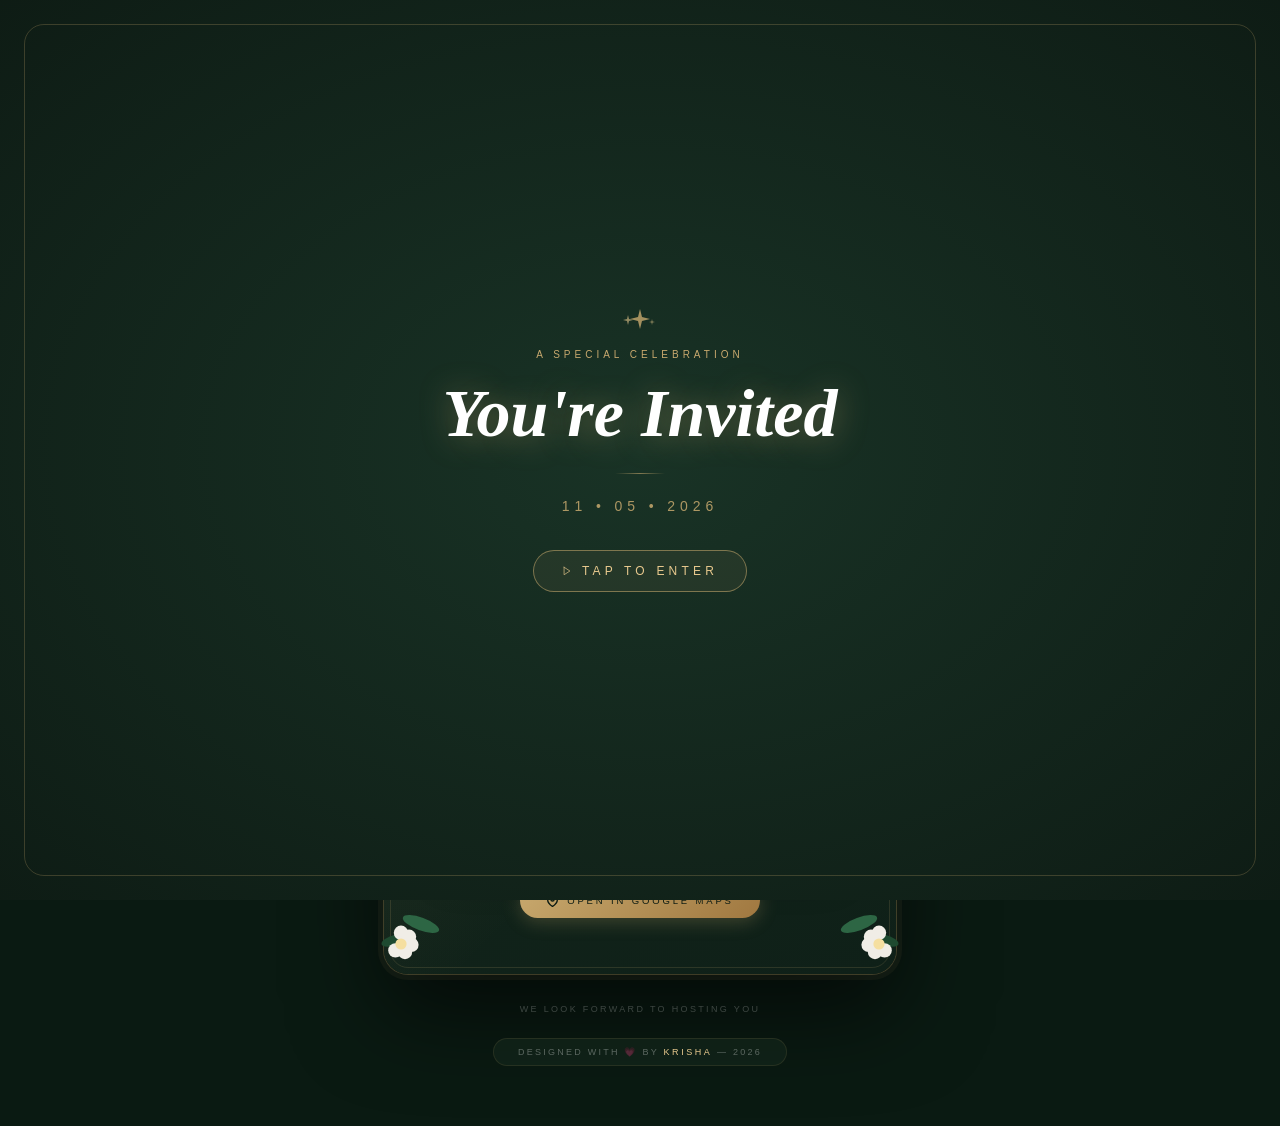
==== commit 0d0cf067: "Update title and footer design credits in HTML" ====
--- a/inferno26-party/index.html
+++ b/inferno26-party/index.html
@@ -8,7 +8,7 @@
   <meta http-equiv="Content-Security-Policy"
     content="default-src 'self'; script-src 'self' 'unsafe-inline'; style-src 'self' 'unsafe-inline' https://fonts.googleapis.com; font-src 'self' https://fonts.gstatic.com; img-src 'self' data: https:; media-src 'self'; frame-src https://www.google.com https://maps.google.com https://google.com;" />
   <meta name="referrer" content="strict-origin-when-cross-origin" />
-  <title>Party Invitation — 11th May 2026 | Mad Over Grills, Surat</title>
+  <title>Party Invitation — 11th May 2026</title>
   <meta name="description"
     content="You are cordially invited on 11th May 2026 at Mad Over Grills, Adajan, Surat. ~06:00 PM onwards." />
   <meta name="theme-color" content="#0e1f18" />
@@ -246,7 +246,7 @@
 
   <footer class="site-footer" role="contentinfo">
     <p class="site-footer__text">
-      DESIGNED WITH ❤️ BY <strong class="gold-name">KRISHA</strong> &mdash; 2026
+      DESIGNED WITH 💗 BY <strong class="gold-name">KRISHA</strong> &mdash; 2026
     </p>
   </footer>
 
--- a/inferno26-party/style.css
+++ b/inferno26-party/style.css
@@ -249,31 +249,50 @@
 svg {
   display: block;
   max-width: 100%;
+  -webkit-user-drag: none;
   pointer-events: none;
-  -webkit-user-drag: none;
-}
-
-.map-iframe,
-.map-wrap,
-.map-wrap * {
-  pointer-events: auto !important;
-  touch-action: auto !important;
 }
 
 address {
   font-style: normal;
-}
-
-p, h1, address, .cd-num, .cd-lbl, .date-main, .date-sub, .time-pill, .map-btn, .footer-note, .site-footer__text {
-  -webkit-user-select: none;
-  user-select: none;
-  -webkit-touch-callout: none;
 }
 
 button {
   border: none;
   background: none;
   cursor: pointer;
+}
+
+/* ── Security: text protection ── */
+/* Applied to named classes only — map iframe is unaffected (cross-origin) */
+.splash,
+.splash-body,
+.splash-heading,
+.splash-sub,
+.splash-eyebrow,
+.splash-cta,
+.arch-frame,
+.eyebrow,
+.script-title,
+.divider,
+.date-block,
+.date-main,
+.date-sub,
+.time-pill,
+.section-label,
+.venue-name,
+.venue-address,
+.countdown-wrap,
+.cd-num,
+.cd-lbl,
+.cd-sep,
+.footer-note,
+.site-footer,
+.site-footer__text,
+.gold-name {
+  -webkit-user-select: none;
+  user-select: none;
+  -webkit-touch-callout: none;
 }
 
 /* ---- Tokens ---- */
@@ -859,10 +878,9 @@
 .map-iframe {
   display: block;
   width: 100%;
-  height: 195px;
+  height: 220px;
   border: none;
-  pointer-events: auto !important;
-  touch-action: auto !important;
+  z-index: 0;
 }
 
 /* Map button */
